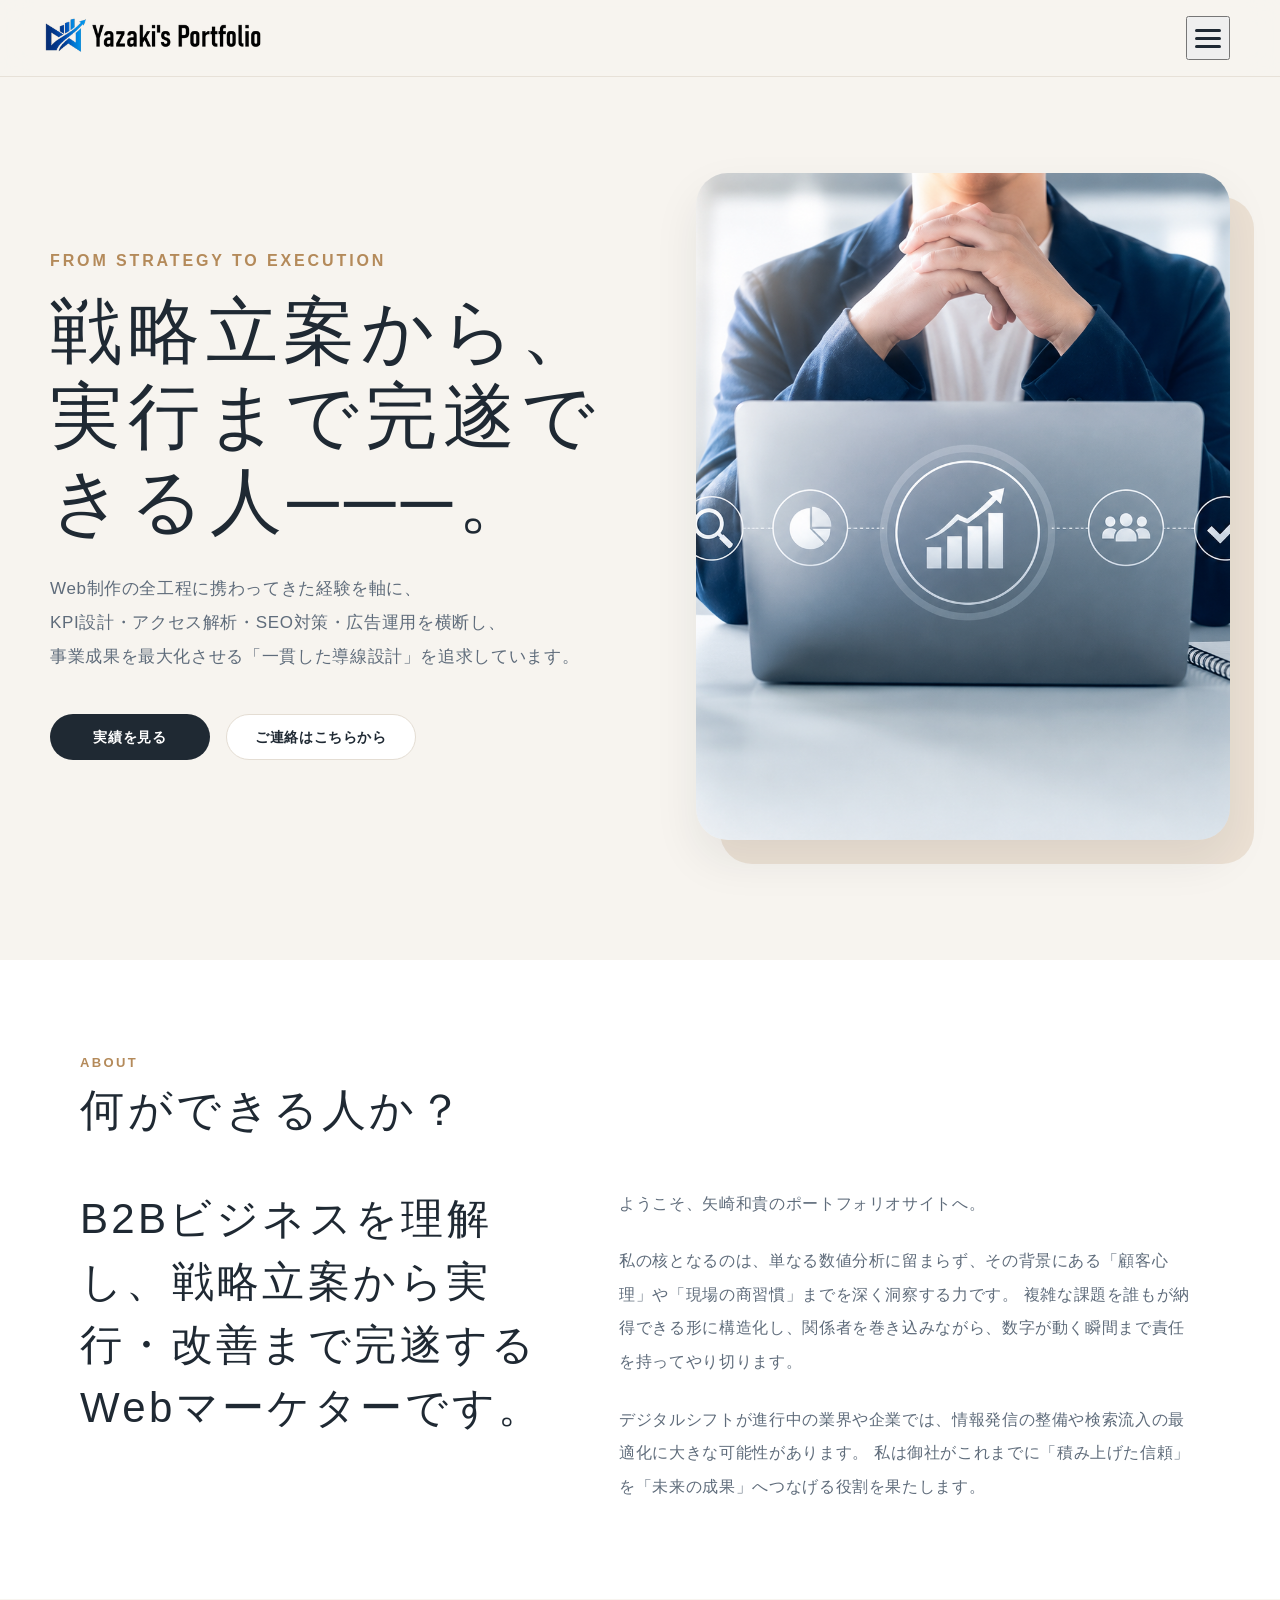
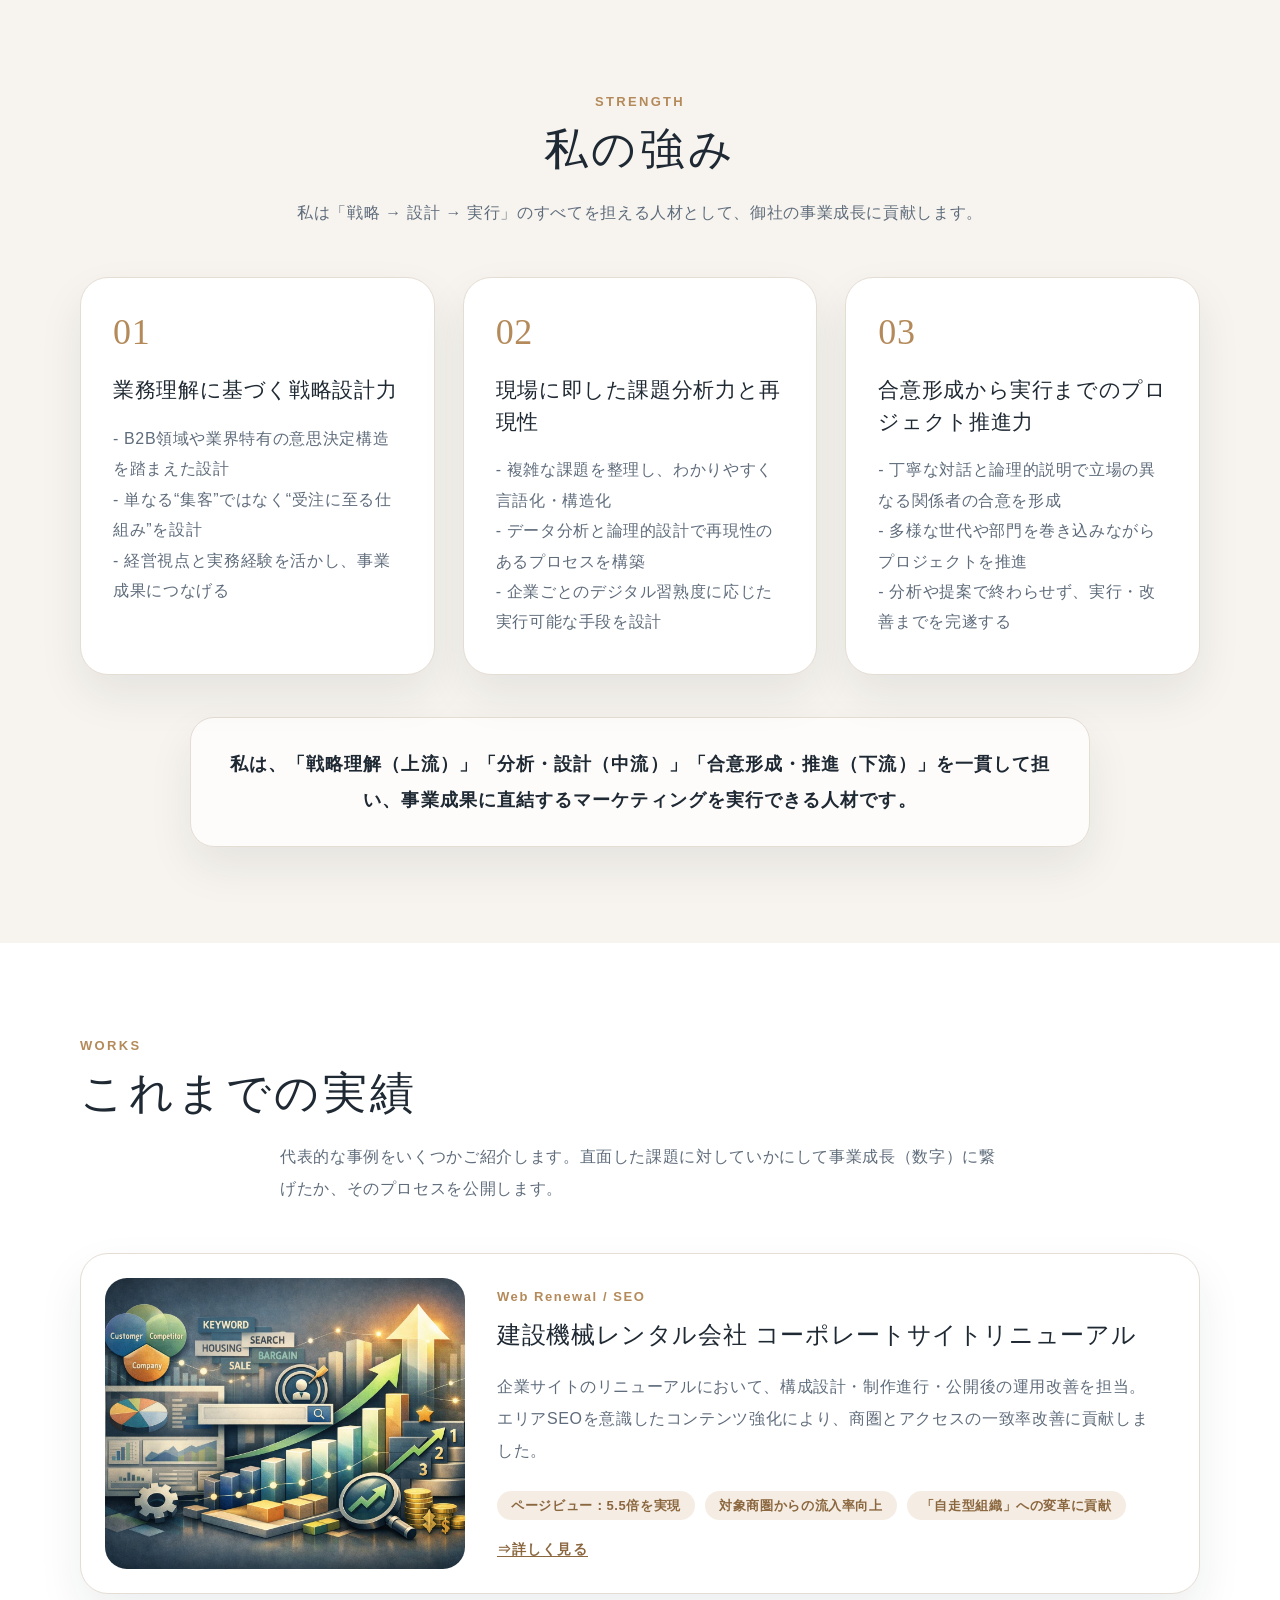
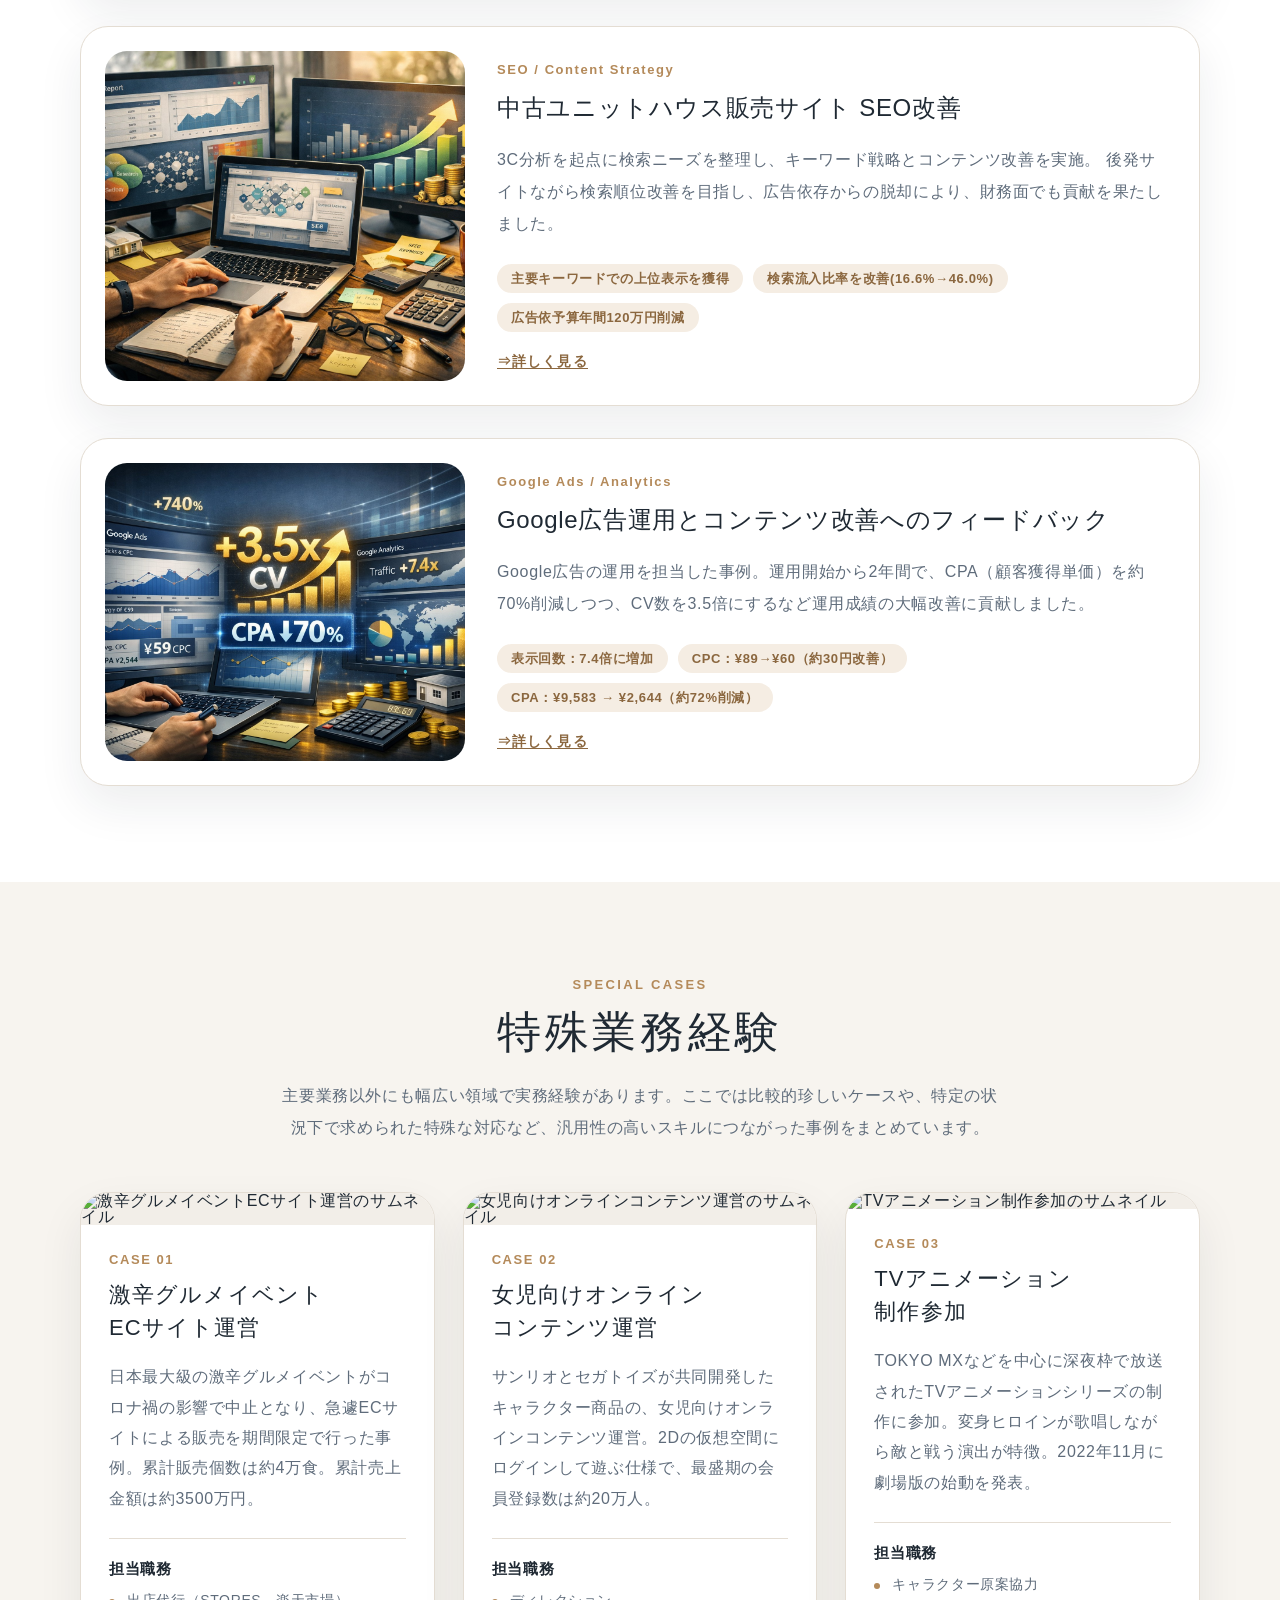
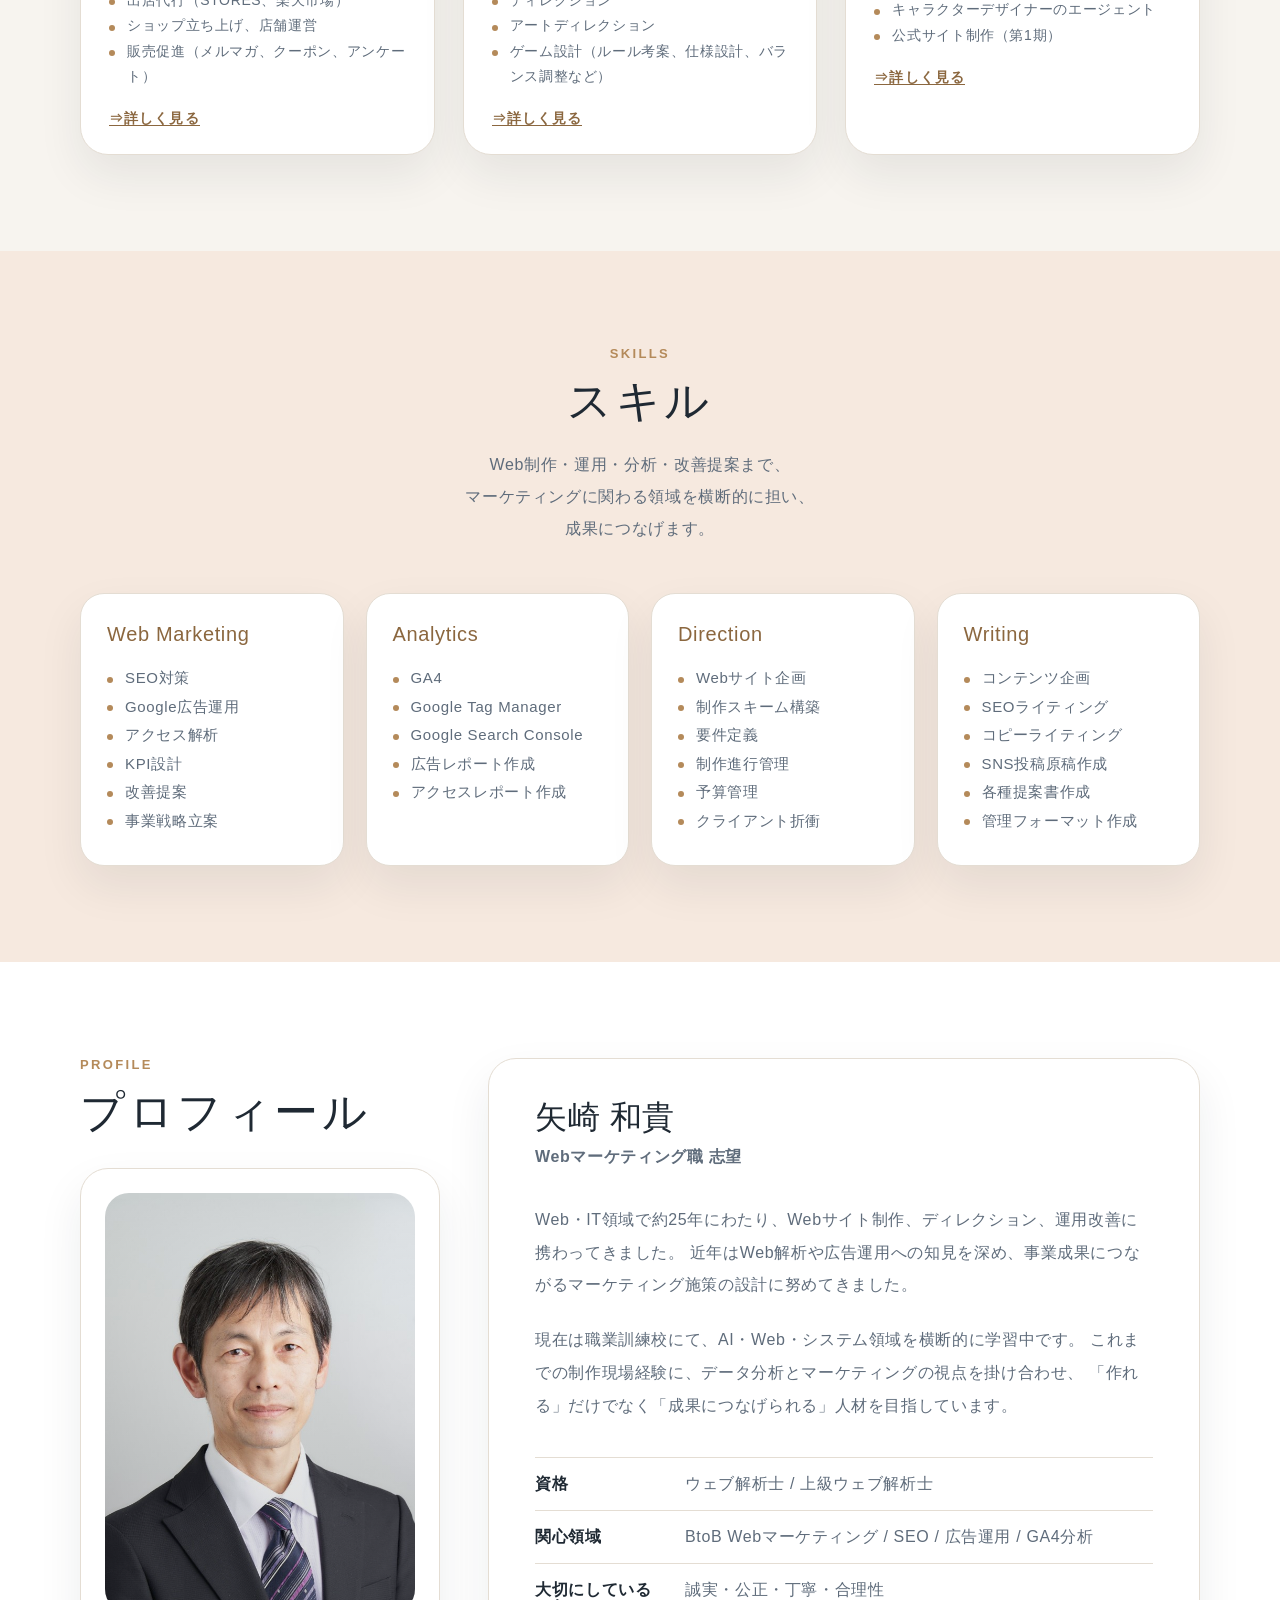
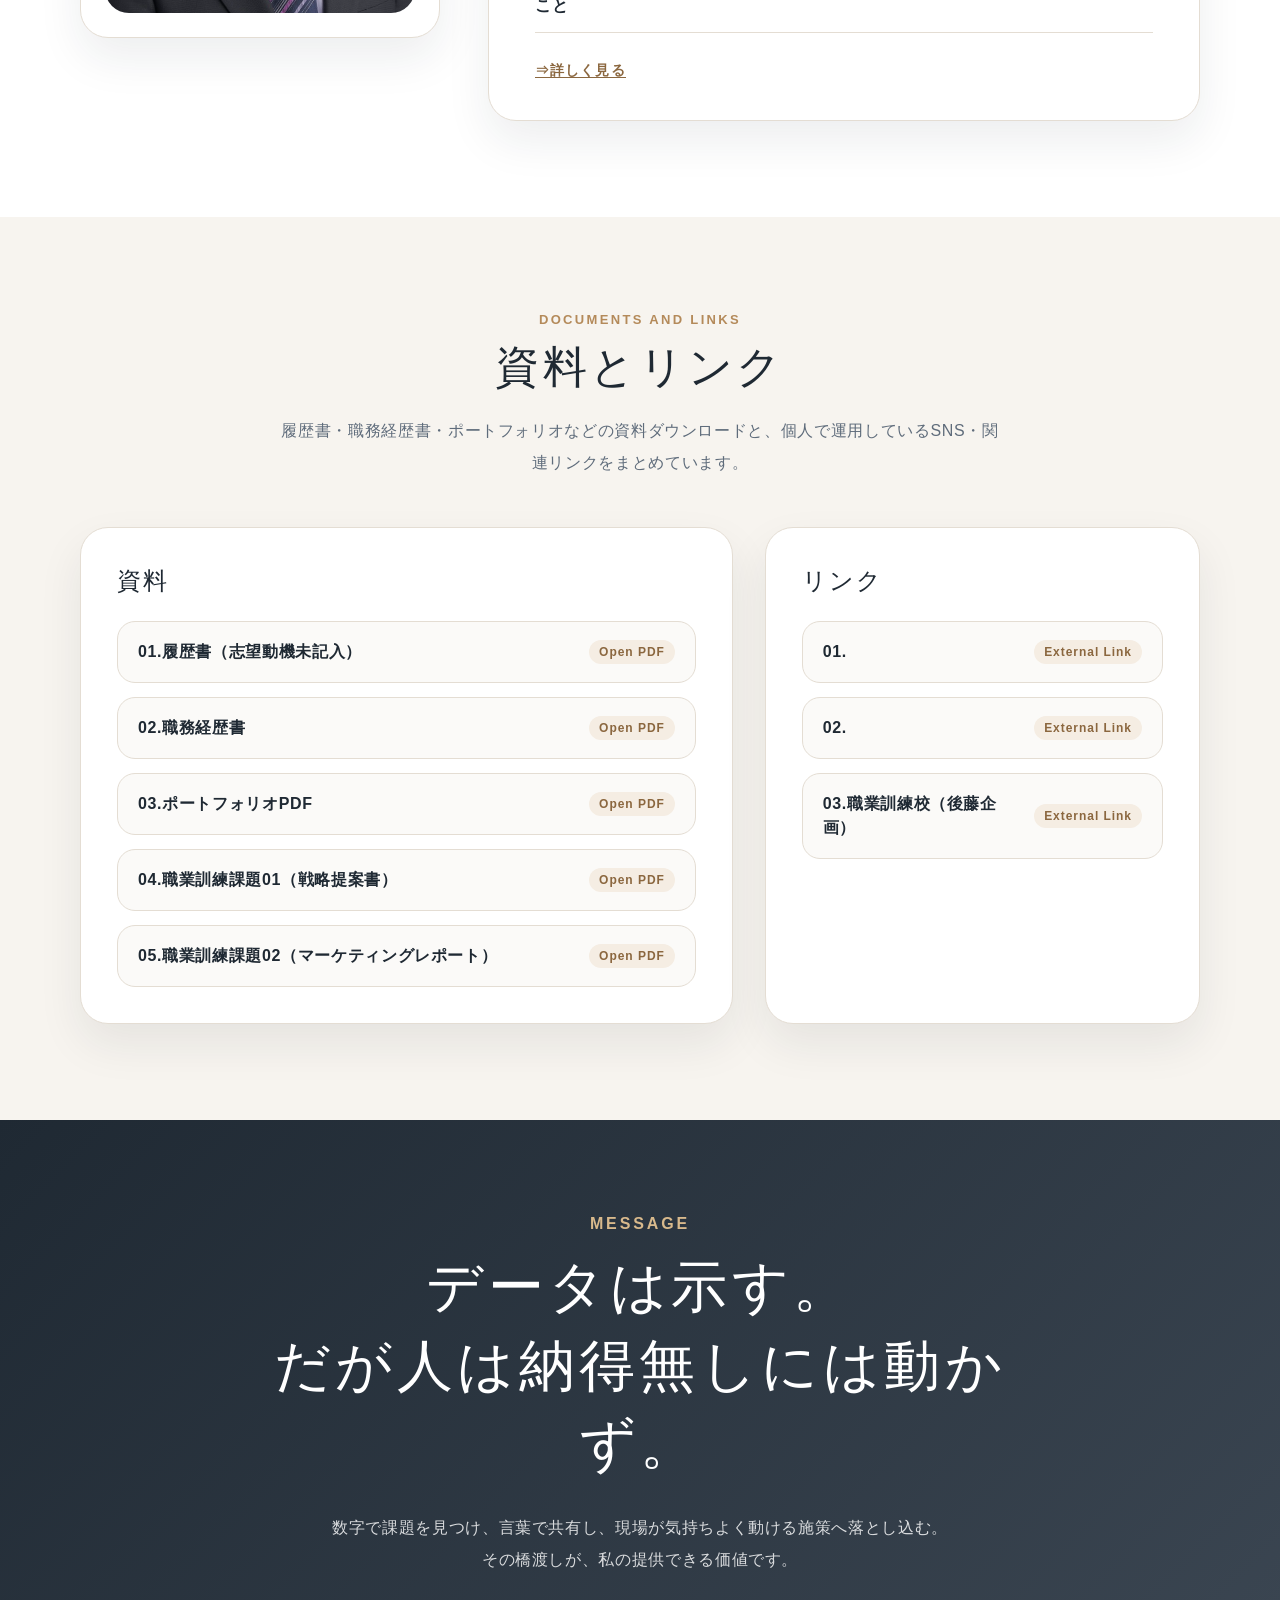
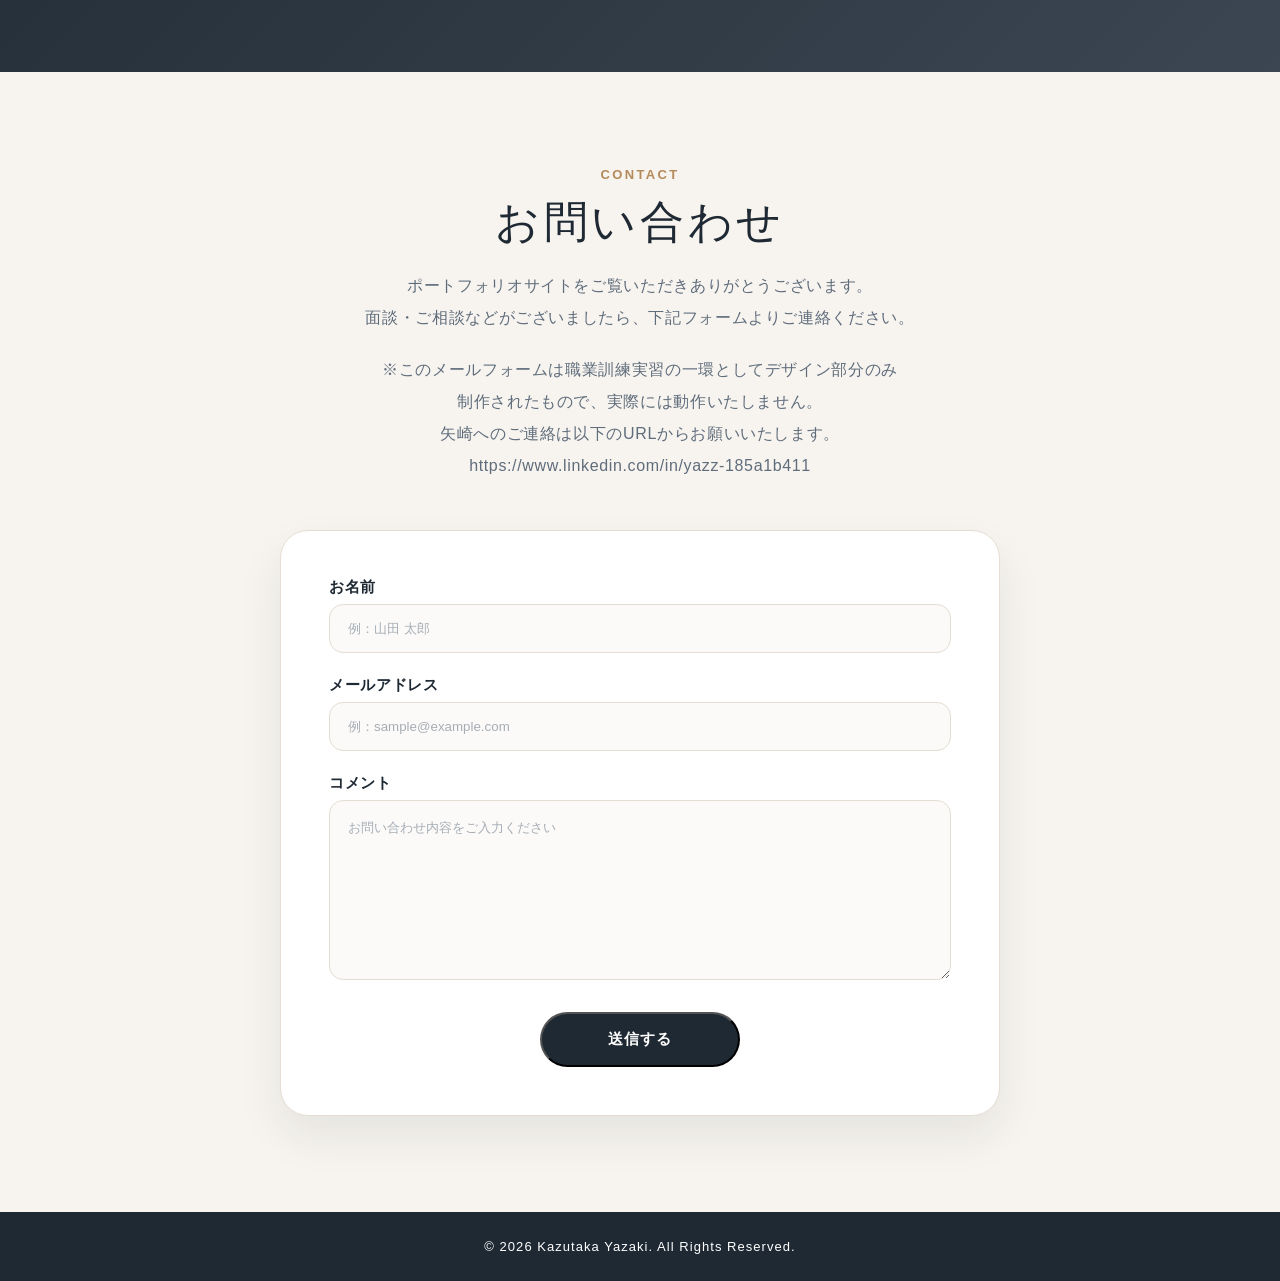
==== index.html @ 9418413c "Add files via upload" ====
<!DOCTYPE html>
<html lang="ja">

<head>
  <meta charset="UTF-8">
  <meta name="viewport" content="width=device-width, initial-scale=1.0">
  <title>矢崎和貴｜Webマーケティング ポートフォリオ</title>
  <meta name="description" content="Webマーケティング職を志望する矢崎和貴のポートフォリオサイトです。Web制作、SEO、アクセス解析、広告運用、改善提案の実績を紹介します。">

  <link rel="icon" type="image/png" href="img/00-02.favicon.png">
  <link rel="apple-touch-icon" href="img/00-02.favicon.png">

  <link rel="stylesheet" href="css/reset.css">
  <link rel="stylesheet" href="css/style.css">
</head>

<body id="top">

  <header class="site-header">
    <div class="header-inner">
      <h1 class="site-logo">
        <a href="#top" aria-label="ページトップへ戻る">
          <img src="img/00-01.logo.png" alt="矢崎和貴のポートフォリオ">
        </a>
      </h1>

      <button class="hamburger-button" type="button" aria-label="メニューを開く" aria-controls="global-nav"
        aria-expanded="false">
        <span></span>
        <span></span>
        <span></span>
      </button>

      <nav id="global-nav" class="global-nav" aria-label="グローバルナビゲーション">
        <ul>
          <li><a href="#top">Top</a></li>
          <li><a href="about.html">About</a></li>
          <li><a href="portfolio.html">Portfolio</a></li>
          <li><a href="resources.html">Resources</a></li>
          <li><a href="#contact">Contact</a></li>
        </ul>
      </nav>
    </div>
  </header>

  <main>

    <section class="hero">
      <div class="hero-inner">
        <div class="hero-text">
          <p class="hero-label">From strategy to execution</p>
          <h2>
            戦略立案から、<br>
            実行まで完遂できる人───。
          </h2>
          <p class="hero-lead">
            Web制作の全工程に携わってきた経験を軸に、<br>
            KPI設計・アクセス解析・SEO対策・広告運用を横断し、<br>
            事業成果を最大化させる「一貫した導線設計」を追求しています。
          </p>
          <div class="hero-buttons">
            <a href="#works" class="button primary">実績を見る</a>
            <a href="#contact" class="button secondary">ご連絡はこちらから</a>
          </div>
        </div>

        <div class="hero-image">
          <img src="img/01-01.keyvisual.png" alt="矢崎和貴のポートフォリオメインビジュアル">
        </div>
      </div>
    </section>

    <section id="about" class="section about">
      <div class="section-inner">
        <div class="section-heading">
          <p class="section-label">About</p>
          <h2>何ができる人か？</h2>
        </div>

        <div class="about-layout">
          <div class="about-copy">
            <h3>
              B2Bビジネスを理解し、戦略立案から実行・改善まで完遂するWebマーケターです。
            </h3>
          </div>

          <div class="about-text">
            <p>
              ようこそ、矢崎和貴のポートフォリオサイトへ。
            </p>
            <p>
              私の核となるのは、単なる数値分析に留まらず、その背景にある「顧客心理」や「現場の商習慣」までを深く洞察する力です。
              複雑な課題を誰もが納得できる形に構造化し、関係者を巻き込みながら、数字が動く瞬間まで責任を持ってやり切ります。
            </p>
            <p>
              デジタルシフトが進行中の業界や企業では、情報発信の整備や検索流入の最適化に大きな可能性があります。
              私は御社がこれまでに「積み上げた信頼」を「未来の成果」へつなげる役割を果たします。
            </p>
          </div>
        </div>
      </div>
    </section>

    <section id="strength" class="section strength">
      <div class="section-inner">
        <div class="section-heading center">
          <p class="section-label">Strength</p>
          <h2>私の強み</h2>
          <p class="section-description">
            私は「戦略 → 設計 → 実行」のすべてを担える人材として、御社の事業成長に貢献します。
          </p>
        </div>

        <div class="strength-grid">
          <article class="strength-card">
            <span class="card-number">01</span>
            <h3>業務理解に基づく戦略設計力</h3>
            <p>
              - B2B領域や業界特有の意思決定構造を踏まえた設計<br>
              - 単なる“集客”ではなく“受注に至る仕組み”を設計<br>
              - 経営視点と実務経験を活かし、事業成果につなげる
            </p>
          </article>

          <article class="strength-card">
            <span class="card-number">02</span>
            <h3>現場に即した課題分析力と再現性</h3>
            <p>
              - 複雑な課題を整理し、わかりやすく言語化・構造化<br>
              - データ分析と論理的設計で再現性のあるプロセスを構築<br>
              - 企業ごとのデジタル習熟度に応じた実行可能な手段を設計
            </p>
          </article>

          <article class="strength-card">
            <span class="card-number">03</span>
            <h3>合意形成から実行までのプロジェクト推進力</h3>
            <p>
              - 丁寧な対話と論理的説明で立場の異なる関係者の合意を形成<br>
              - 多様な世代や部門を巻き込みながらプロジェクトを推進<br>
              - 分析や提案で終わらせず、実行・改善までを完遂する
            </p>
          </article>
        </div>

        <p class="strength-summary">
          私は、「戦略理解（上流）」「分析・設計（中流）」「合意形成・推進（下流）」を一貫して担い、事業成果に直結するマーケティングを実行できる人材です。
        </p>
      </div>
    </section>

    <section id="works" class="section works">
      <div class="section-inner">
        <div class="section-heading">
          <p class="section-label">Works</p>
          <h2>これまでの実績</h2>
          <p class="section-description">
            代表的な事例をいくつかご紹介します。直面した課題に対していかにして事業成長（数字）に繋げたか、そのプロセスを公開します。
          </p>
        </div>

        <div class="works-list">

          <article class="work-card">
            <div class="work-image">
              <img src="img/04-10.works-image.jpg" alt="建設機械レンタル会社コーポレートサイトリニューアルの実績イメージ">
            </div>

            <div class="work-content">
              <div class="work-meta">Web Renewal / SEO</div>
              <h3>建設機械レンタル会社 コーポレートサイトリニューアル</h3>
              <p>
                企業サイトのリニューアルにおいて、構成設計・制作進行・公開後の運用改善を担当。
                エリアSEOを意識したコンテンツ強化により、商圏とアクセスの一致率改善に貢献しました。
              </p>
              <ul>
                <li>ページビュー：5.5倍を実現</li>
                <li>対象商圏からの流入率向上</li>
                <li>「自走型組織」への変革に貢献</li>
              </ul>
              <a href="portfolio.html#work-corporate-renewal" class="work-detail-link">⇒詳しく見る</a>
            </div>
          </article>

          <article class="work-card">
            <div class="work-image">
              <img src="img/04-20.works-image.jpg" alt="中古ユニットハウス販売サイトSEO改善の実績イメージ">
            </div>

            <div class="work-content">
              <div class="work-meta">SEO / Content Strategy</div>
              <h3>中古ユニットハウス販売サイト SEO改善</h3>
              <p>
                3C分析を起点に検索ニーズを整理し、キーワード戦略とコンテンツ改善を実施。
                後発サイトながら検索順位改善を目指し、広告依存からの脱却により、財務面でも貢献を果たしました。
              </p>
              <ul>
                <li>主要キーワードでの上位表示を獲得</li>
                <li>検索流入比率を改善(16.6%→46.0%)</li>
                <li>広告依予算年間120万円削減</li>
              </ul>
              <a href="portfolio.html#work-unit-house-seo" class="work-detail-link">⇒詳しく見る</a>
            </div>
          </article>

          <article class="work-card">
            <div class="work-image">
              <img src="img/04-30.works-image.jpg" alt="Google広告運用とコンテンツ改善の実績イメージ">
            </div>

            <div class="work-content">
              <div class="work-meta">Google Ads / Analytics</div>
              <h3>Google広告運用とコンテンツ改善へのフィードバック</h3>
              <p>
                Google広告の運用を担当した事例。運用開始から2年間で、CPA（顧客獲得単価）を約70%削減しつつ、CV数を3.5倍にするなど運用成績の大幅改善に貢献しました。
              </p>
              <ul>
                <li>表示回数：7.4倍に増加</li>
                <li>CPC：¥89→¥60（約30円改善）</li>
                <li>CPA：¥9,583 → ¥2,644（約72%削減）</li>
              </ul>
              <a href="portfolio.html#work-google-ads" class="work-detail-link">⇒詳しく見る</a>
            </div>
          </article>

        </div>
      </div>
    </section>

    <section id="special" class="section special">
      <div class="section-inner">
        <div class="section-heading center">
          <p class="section-label">Special Cases</p>
          <h2>特殊業務経験</h2>
          <p class="section-description">
            主要業務以外にも幅広い領域で実務経験があります。ここでは比較的珍しいケースや、特定の状況下で求められた特殊な対応など、汎用性の高いスキルにつながった事例をまとめています。
          </p>
        </div>

        <div class="special-grid">

          <article class="special-card">
            <div class="special-image">
              <img src="img/05-01.cases-image.jpg" alt="激辛グルメイベントECサイト運営のサムネイル">
            </div>
            <div class="special-content">
              <p class="special-number">Case 01</p>
              <h3>激辛グルメイベント<br>ECサイト運営</h3>
              <p>
                日本最大級の激辛グルメイベントがコロナ禍の影響で中止となり、急遽ECサイトによる販売を期間限定で行った事例。累計販売個数は約4万食。累計売上金額は約3500万円。
              </p>

              <div class="special-duty">
                <h4>担当職務</h4>
                <ul>
                  <li>出店代行（STORES、楽天市場）</li>
                  <li>ショップ立ち上げ、店舗運営</li>
                  <li>販売促進（メルマガ、クーポン、アンケート）</li>
                </ul>
              </div>

              <a href="portfolio.html#case-gekara" class="work-detail-link">⇒詳しく見る</a>
            </div>
          </article>

          <article class="special-card">
            <div class="special-image">
              <img src="img/05-02.cases-image.jpg" alt="女児向けオンラインコンテンツ運営のサムネイル">
            </div>
            <div class="special-content">
              <p class="special-number">Case 02</p>
              <h3>女児向けオンライン<br>コンテンツ運営</h3>
              <p>
                サンリオとセガトイズが共同開発したキャラクター商品の、女児向けオンラインコンテンツ運営。2Dの仮想空間にログインして遊ぶ仕様で、最盛期の会員登録数は約20万人。
              </p>

              <div class="special-duty">
                <h4>担当職務</h4>
                <ul>
                  <li>ディレクション</li>
                  <li>アートディレクション</li>
                  <li>ゲーム設計（ルール考案、仕様設計、バランス調整など）</li>
                </ul>
              </div>

              <a href="portfolio.html#case-jewelland" class="work-detail-link">⇒詳しく見る</a>
            </div>
          </article>

          <article class="special-card">
            <div class="special-image">
              <img src="img/05-03.cases-image.jpg" alt="TVアニメーション制作参加のサムネイル">
            </div>
            <div class="special-content">
              <p class="special-number">Case 03</p>
              <h3>TVアニメーション<br>制作参加</h3>
              <p>
                TOKYO MXなどを中心に深夜枠で放送されたTVアニメーションシリーズの制作に参加。変身ヒロインが歌唱しながら敵と戦う演出が特徴。2022年11月に劇場版の始動を発表。
              </p>

              <div class="special-duty">
                <h4>担当職務</h4>
                <ul>
                  <li>キャラクター原案協力</li>
                  <li>キャラクターデザイナーのエージェント</li>
                  <li>公式サイト制作（第1期）</li>
                </ul>
              </div>

              <a href="portfolio.html#case-symphogear-anime" class="work-detail-link">⇒詳しく見る</a>
            </div>
          </article>

        </div>
      </div>
    </section>

    <section id="skills" class="section skills">
      <div class="section-inner">
        <div class="section-heading center">
          <p class="section-label">Skills</p>
          <h2>スキル</h2>
          <p class="section-description">
            Web制作・運用・分析・改善提案まで、<br>マーケティングに関わる領域を横断的に担い、<br>成果につなげます。
          </p>
        </div>

        <div class="skills-grid">
          <div class="skill-box">
            <h3>Web Marketing</h3>
            <ul>
              <li>SEO対策</li>
              <li>Google広告運用</li>
              <li>アクセス解析</li>
              <li>KPI設計</li>
              <li>改善提案</li>
              <li>事業戦略立案</li>
            </ul>
          </div>

          <div class="skill-box">
            <h3>Analytics</h3>
            <ul>
              <li>GA4</li>
              <li>Google Tag Manager</li>
              <li>Google Search Console</li>
              <li>広告レポート作成</li>
              <li>アクセスレポート作成</li>
            </ul>
          </div>

          <div class="skill-box">
            <h3>Direction</h3>
            <ul>
              <li>Webサイト企画</li>
              <li>制作スキーム構築</li>
              <li>要件定義</li>
              <li>制作進行管理</li>
              <li>予算管理</li>
              <li>クライアント折衝</li>
            </ul>
          </div>

          <div class="skill-box">
            <h3>Writing</h3>
            <ul>
              <li>コンテンツ企画</li>
              <li>SEOライティング</li>
              <li>コピーライティング</li>
              <li>SNS投稿原稿作成</li>
              <li>各種提案書作成</li>
              <li>管理フォーマット作成</li>
            </ul>
          </div>
        </div>
      </div>
    </section>

    <section id="profile" class="section profile">
      <div class="section-inner">
        <div class="profile-layout">
          <div class="profile-aside">
            <div class="section-heading">
              <p class="section-label">Profile</p>
              <h2>プロフィール</h2>
            </div>

            <div class="profile-photo-card">
              <div class="profile-photo">
                <img src="img/07-01.profile.jpg" alt="矢崎和貴のプロフィール写真">
              </div>
            </div>
          </div>

          <div class="profile-content-card">
            <div class="profile-content">
              <h3>矢崎 和貴</h3>
              <p class="profile-title">Webマーケティング職 志望</p>

              <p>
                Web・IT領域で約25年にわたり、Webサイト制作、ディレクション、運用改善に携わってきました。
                近年はWeb解析や広告運用への知見を深め、事業成果につながるマーケティング施策の設計に努めてきました。
              </p>

              <p>
                現在は職業訓練校にて、AI・Web・システム領域を横断的に学習中です。
                これまでの制作現場経験に、データ分析とマーケティングの視点を掛け合わせ、
                「作れる」だけでなく「成果につなげられる」人材を目指しています。
              </p>

              <dl class="profile-data">
                <div>
                  <dt>資格</dt>
                  <dd>ウェブ解析士 / 上級ウェブ解析士</dd>
                </div>
                <div>
                  <dt>関心領域</dt>
                  <dd>BtoB Webマーケティング / SEO / 広告運用 / GA4分析</dd>
                </div>
                <div>
                  <dt>大切にしていること</dt>
                  <dd>誠実・公正・丁寧・合理性</dd>
                </div>
              </dl>

              <a href="about.html" class="work-detail-link profile-detail-link">⇒詳しく見る</a>
            </div>
          </div>
        </div>
      </div>
    </section>

    <section id="documents" class="section documents">
      <div class="section-inner">
        <div class="section-heading center">
          <p class="section-label">Documents and links</p>
          <h2>資料とリンク</h2>
          <p class="section-description">
            履歴書・職務経歴書・ポートフォリオなどの資料ダウンロードと、個人で運用しているSNS・関連リンクをまとめています。
          </p>
        </div>

        <div class="documents-layout">

          <div class="documents-box">
            <h3>資料</h3>

            <div class="document-list">
              <a href="pdf/downloadpdf-01.pdf" class="document-item" target="_blank" rel="noopener noreferrer">
                <span class="document-title">01.履歴書（志望動機未記入）</span>
                <span class="document-meta">Open PDF</span>
              </a>

              <a href="pdf/downloadpdf-02.pdf" class="document-item" target="_blank" rel="noopener noreferrer">
                <span class="document-title">02.職務経歴書</span>
                <span class="document-meta">Open PDF</span>
              </a>

              <a href="pdf/downloadpdf-03.pdf" class="document-item" target="_blank" rel="noopener noreferrer">
                <span class="document-title">03.ポートフォリオPDF</span>
                <span class="document-meta">Open PDF</span>
              </a>

              <a href="pdf/08-04.strategic-proposal.pdf" class="document-item" target="_blank"
                rel="noopener noreferrer">
                <span class="document-title">04.職業訓練課題01（戦略提案書）</span>
                <span class="document-meta">Open PDF</span>
              </a>

              <a href="pdf/08-05.marketing-report.pdf" class="document-item" target="_blank" rel="noopener noreferrer">
                <span class="document-title">05.職業訓練課題02（マーケティングレポート）</span>
                <span class="document-meta">Open PDF</span>
              </a>
            </div>
          </div>

          <div class="documents-box">
            <h3>リンク</h3>

            <div class="link-list">
              <a href="https://www.google.com/?hl=ja" class="link-item" target="_blank" rel="noopener noreferrer">
                <span class="link-title">01.</span>
                <span class="link-meta">External Link</span>
              </a>

              <a href="https://www.google.com/?hl=ja" class="link-item" target="_blank" rel="noopener noreferrer">
                <span class="link-title">02.</span>
                <span class="link-meta">External Link</span>
              </a>

              <a href="https://gotojuku.jp/" class="link-item" target="_blank" rel="noopener noreferrer">
                <span class="link-title">03.職業訓練校（後藤企画）</span>
                <span class="link-meta">External Link</span>
              </a>
            </div>
          </div>

        </div>
      </div>
    </section>

    <section class="section message">
      <div class="section-inner">
        <div class="message-box">
          <p class="message-label">Message</p>
          <h2>
            データは示す。<br>
            だが人は納得無しには動かず。
          </h2>
          <p>
            数字で課題を見つけ、言葉で共有し、現場が気持ちよく動ける施策へ落とし込む。<br>
            その橋渡しが、私の提供できる価値です。
          </p>
        </div>
      </div>
    </section>

    <section id="contact" class="section contact">
      <div class="section-inner">
        <div class="section-heading center">
          <p class="section-label">Contact</p>
          <h2>お問い合わせ</h2>
          <p class="section-description">
            ポートフォリオサイトをご覧いただきありがとうございます。<br>
            面談・ご相談などがございましたら、下記フォームよりご連絡ください。
          </p>
          <p class="section-description">
            ※このメールフォームは職業訓練実習の一環としてデザイン部分のみ<br>
            制作されたもので、実際には動作いたしません。<br>
            矢崎へのご連絡は以下のURLからお願いいたします。<br>
            https://www.linkedin.com/in/yazz-185a1b411
          </p>
        </div>

        <div class="contact-box">
          <form class="contact-form" action="send.php" method="post">

            <div class="form-item">
              <label for="name">お名前</label>
              <input type="text" id="name" name="name" placeholder="例：山田 太郎" required>
            </div>

            <div class="form-item">
              <label for="email">メールアドレス</label>
              <input type="email" id="email" name="email" placeholder="例：sample@example.com" required>
            </div>

            <div class="form-item">
              <label for="message">コメント</label>
              <textarea id="message" name="message" placeholder="お問い合わせ内容をご入力ください" required></textarea>
            </div>

            <div class="form-submit">
              <button type="submit">送信する</button>
            </div>

          </form>
        </div>
      </div>
    </section>

  </main>

  <footer class="site-footer">
    <p>&copy; 2026 Kazutaka Yazaki. All Rights Reserved.</p>
  </footer>

  <script>
    const hamburgerButton = document.querySelector('.hamburger-button');
    const globalNav = document.querySelector('.global-nav');
    const navLinks = document.querySelectorAll('.global-nav a');

    hamburgerButton.addEventListener('click', function () {
      hamburgerButton.classList.toggle('is-active');
      globalNav.classList.toggle('is-active');

      const isExpanded = hamburgerButton.classList.contains('is-active');
      hamburgerButton.setAttribute('aria-expanded', isExpanded);
    });

    navLinks.forEach(function (link) {
      link.addEventListener('click', function () {
        hamburgerButton.classList.remove('is-active');
        globalNav.classList.remove('is-active');
        hamburgerButton.setAttribute('aria-expanded', 'false');
      });
    });
  </script>

</body>

</html>
---- css/style.css ----
@charset "UTF-8";

/* ==============================
  Base
============================== */

*,
*::before,
*::after {
  box-sizing: border-box;
}

:root {
  --color-bg: #f7f4ef;
  --color-bg-light: #ffffff;
  --color-main: #1f2933;
  --color-sub: #5f6c7b;
  --color-accent: #b48a5a;
  --color-accent-dark: #8b673f;
  --color-border: #e4ddd3;
  --color-card: #ffffff;
  --shadow-card: 0 20px 45px rgba(31, 41, 51, 0.08);
  --font-ja: "Yu Gothic", "游ゴシック", "YuGothic", "Hiragino Kaku Gothic ProN", "Meiryo", sans-serif;
  --font-en: "Georgia", "Times New Roman", serif;
}

html {
  scroll-behavior: smooth;
}

html,
body {
  width: 100%;
  overflow-x: hidden;
}

body {
  font-family: var(--font-ja);
  color: var(--color-main);
  background: var(--color-bg);
  font-size: 16px;
  letter-spacing: 0.04em;
}

a {
  color: inherit;
  transition: opacity 0.3s ease, color 0.3s ease, background-color 0.3s ease;
}

a:hover {
  opacity: 0.75;
}

img {
  max-width: 100%;
  height: auto;
}

.section {
  width: 100%;
  padding: 96px 24px;
}

.section-inner {
  width: min(1120px, 100%);
  margin: 0 auto;
}

.section-heading {
  margin-bottom: 48px;
}

.section-heading.center {
  text-align: center;
}

.section-label {
  margin-bottom: 12px;
  font-size: 13px;
  color: var(--color-accent);
  font-weight: 700;
  letter-spacing: 0.18em;
  text-transform: uppercase;
}

.section-heading h2 {
  font-size: clamp(30px, 4vw, 44px);
  line-height: 1.3;
  letter-spacing: 0.08em;
}

.section-description {
  max-width: 720px;
  margin: 20px auto 0;
  color: var(--color-sub);
  line-height: 2;
}

/* ==============================
  Header
============================== */

.site-header {
  position: sticky;
  top: 0;
  z-index: 100;
  background: rgba(247, 244, 239, 0.9);
  backdrop-filter: blur(16px);
  border-bottom: 1px solid rgba(228, 221, 211, 0.8);
}

.header-inner {
  width: min(1180px, calc(100% - 48px));
  height: 76px;
  margin: 0 auto;
  display: flex;
  align-items: center;
  justify-content: space-between;
}

.site-logo {
  position: relative;
  z-index: 200;
  flex-shrink: 0;
  line-height: 1;
  transform: translate(-8px, 1px);
}

.site-logo a {
  display: flex;
  align-items: center;
  height: 76px;
}

.site-logo img {
  display: block;
  width: auto;
  height: 64px;
  max-width: 420px;
  object-fit: contain;
}

.global-nav ul {
  display: flex;
  align-items: center;
  gap: 22px;
}

.global-nav a {
  font-size: 13px;
  font-weight: 700;
  color: var(--color-sub);
  letter-spacing: 0.1em;
}

.global-nav a:hover {
  color: var(--color-accent);
}

/* PC表示でも常にハンバーガーメニューを使用 */
.hamburger-button {
  position: relative;
  z-index: 200;
  display: grid;
  place-items: center;
  width: 44px;
  height: 44px;
  flex-shrink: 0;
}

.hamburger-button span {
  position: absolute;
  width: 26px;
  height: 3px;
  background: var(--color-main);
  border-radius: 999px;
  transition: transform 0.3s ease, opacity 0.3s ease, background-color 0.3s ease;
}

.hamburger-button span:nth-child(1) {
  transform: translateY(-8px);
}

.hamburger-button span:nth-child(2) {
  transform: translateY(0);
}

.hamburger-button span:nth-child(3) {
  transform: translateY(8px);
}

.hamburger-button.is-active span {
  background: var(--color-main);
}

.hamburger-button.is-active span:nth-child(1) {
  transform: rotate(45deg);
}

.hamburger-button.is-active span:nth-child(2) {
  opacity: 0;
}

.hamburger-button.is-active span:nth-child(3) {
  transform: rotate(-45deg);
}

.global-nav {
  position: fixed;
  inset: 0;
  z-index: 150;
  display: grid;
  place-items: center;
  width: 100%;
  height: 100vh;
  background: rgba(31, 41, 51, 0.96);
  opacity: 0;
  visibility: hidden;
  pointer-events: none;
  transition: opacity 0.35s ease, visibility 0.35s ease;
}

.global-nav.is-active {
  opacity: 1;
  visibility: visible;
  pointer-events: auto;
}

.global-nav ul {
  flex-direction: column;
  gap: 28px;
}

.global-nav a {
  color: #ffffff;
  font-size: 28px;
  letter-spacing: 0.12em;
}

.global-nav a:hover {
  color: #d8b98c;
}

/* ==============================
  Hero
============================== */

.hero {
  padding: 96px 24px 120px;
}

.hero-inner {
  width: min(1180px, 100%);
  margin: 0 auto;
  display: grid;
  grid-template-columns: 1.05fr 0.95fr;
  gap: 56px;
  align-items: center;
}

.hero-label {
  margin-bottom: 20px;
  color: var(--color-accent);
  font-weight: 700;
  letter-spacing: 0.18em;
  text-transform: uppercase;
}

.hero-text {
  min-width: 0;
}

.hero-text h2 {
  font-size: clamp(42px, 6vw, 72px);
  line-height: 1.18;
  letter-spacing: 0.08em;
}

.hero-lead {
  margin-top: 28px;
  color: var(--color-sub);
  font-size: 17px;
  line-height: 2;
}

.hero-buttons {
  margin-top: 40px;
  display: flex;
  gap: 16px;
  flex-wrap: wrap;
  max-width: 100%;
}

.button {
  display: inline-flex;
  align-items: center;
  justify-content: center;
  min-width: 160px;
  max-width: 100%;
  padding: 15px 28px;
  border-radius: 999px;
  font-size: 14px;
  font-weight: 700;
  white-space: nowrap;
}

.button.primary {
  color: #ffffff;
  background: var(--color-main);
}

.button.secondary {
  color: var(--color-main);
  background: #ffffff;
  border: 1px solid var(--color-border);
}

.hero-image {
  position: relative;
  min-width: 0;
}

.hero-image::before {
  content: "";
  position: absolute;
  inset: 24px -24px -24px 24px;
  border-radius: 32px;
  background: var(--color-accent);
  opacity: 0.18;
  z-index: -1;
}

.hero-image img {
  width: 100%;
  aspect-ratio: 4 / 5;
  object-fit: cover;
  border-radius: 32px;
  box-shadow: var(--shadow-card);
}

/* ==============================
  About
============================== */

.about {
  background: var(--color-bg-light);
}

.about-layout {
  display: grid;
  grid-template-columns: 0.9fr 1.1fr;
  gap: 64px;
  align-items: start;
}

.about-copy h3 {
  font-size: clamp(28px, 4vw, 42px);
  line-height: 1.5;
  letter-spacing: 0.08em;
}

.about-text p {
  color: var(--color-sub);
  line-height: 2.1;
}

.about-text p+p {
  margin-top: 24px;
}

/* ==============================
  Strength
============================== */

.strength-grid {
  display: grid;
  grid-template-columns: repeat(3, 1fr);
  gap: 28px;
}

.strength-card {
  padding: 36px 32px;
  background: var(--color-card);
  border: 1px solid var(--color-border);
  border-radius: 28px;
  box-shadow: var(--shadow-card);
}

.card-number {
  display: inline-block;
  margin-bottom: 24px;
  color: var(--color-accent);
  font-family: var(--font-en);
  font-size: 36px;
  line-height: 1;
}

.strength-card h3 {
  margin-bottom: 18px;
  font-size: 21px;
  line-height: 1.5;
}

.strength-card p {
  color: var(--color-sub);
  line-height: 1.9;
}

.strength-summary {
  max-width: 900px;
  margin: 42px auto 0;
  padding: 28px 34px;
  color: var(--color-main);
  background: rgba(255, 255, 255, 0.72);
  border: 1px solid var(--color-border);
  border-radius: 24px;
  box-shadow: var(--shadow-card);
  font-size: 18px;
  font-weight: 700;
  line-height: 2;
  text-align: center;
  letter-spacing: 0.06em;
}

/* ==============================
  Works
============================== */

.works {
  background: var(--color-bg-light);
}

.works-list {
  display: grid;
  gap: 32px;
}

.work-card {
  display: grid;
  grid-template-columns: 360px 1fr;
  gap: 32px;
  align-items: stretch;
  padding: 24px;
  background: #ffffff;
  border: 1px solid var(--color-border);
  border-radius: 28px;
  box-shadow: var(--shadow-card);
  overflow: hidden;
}

.work-image {
  overflow: hidden;
  border-radius: 22px;
  background: #f2eee8;
}

.work-image img {
  width: 100%;
  height: 100%;
  min-height: 260px;
  object-fit: cover;
  transition: transform 0.5s ease;
}

.work-card:hover .work-image img {
  transform: scale(1.05);
}

.work-content {
  padding: 12px 12px 12px 0;
  min-width: 0;
}

.work-meta {
  margin-bottom: 14px;
  color: var(--color-accent);
  font-size: 13px;
  font-weight: 700;
  letter-spacing: 0.12em;
}

.work-card h3 {
  margin-bottom: 18px;
  font-size: 24px;
  line-height: 1.5;
}

.work-card p {
  color: var(--color-sub);
  line-height: 2;
}

.work-card ul {
  display: flex;
  gap: 10px;
  flex-wrap: wrap;
  margin-top: 24px;
}

.work-card li {
  padding: 8px 14px;
  color: var(--color-accent-dark);
  background: #f5ede3;
  border-radius: 999px;
  font-size: 13px;
  font-weight: 700;
}


.work-detail-link {
  display: inline-flex;
  align-items: center;
  width: fit-content;
  margin-top: 22px;
  color: var(--color-accent-dark);
  font-size: 14px;
  font-weight: 700;
  letter-spacing: 0.08em;
  border-bottom: 1px solid currentColor;
}

.work-detail-link:hover {
  color: var(--color-accent);
  opacity: 1;
}

.profile-detail-link {
  margin-top: 30px;
}

.portfolio-work-header h3 {
  scroll-margin-top: 110px;
}


/* Anchor adjustment for detail links */
#work-corporate-renewal,
#work-unit-house-seo,
#work-google-ads,
[id^="case-"] {
  scroll-margin-top: 110px;
}

/* ==============================
  Special
============================== */

.special {
  background: var(--color-bg);
}

.special-grid {
  display: grid;
  grid-template-columns: repeat(3, 1fr);
  gap: 28px;
}

.special-card {
  overflow: hidden;
  background: #ffffff;
  border: 1px solid var(--color-border);
  border-radius: 28px;
  box-shadow: var(--shadow-card);
}

.special-image {
  overflow: hidden;
  background: #f2eee8;
}

.special-image img {
  width: 100%;
  aspect-ratio: 4 / 3;
  object-fit: cover;
  transition: transform 0.5s ease;
}

.special-card:hover .special-image img {
  transform: scale(1.05);
}

.special-content {
  padding: 28px;
}

.special-number {
  margin-bottom: 12px;
  color: var(--color-accent);
  font-size: 13px;
  font-weight: 700;
  letter-spacing: 0.12em;
  text-transform: uppercase;
}

.special-card h3 {
  margin-bottom: 18px;
  font-size: 22px;
  line-height: 1.5;
  letter-spacing: 0.05em;
}

.special-content>p:not(.special-number) {
  color: var(--color-sub);
  line-height: 1.9;
}

.special-duty {
  margin-top: 24px;
  padding-top: 22px;
  border-top: 1px solid var(--color-border);
}

.special-duty h4 {
  margin-bottom: 12px;
  color: var(--color-main);
  font-size: 15px;
  font-weight: 700;
}

.special-duty li {
  position: relative;
  padding-left: 18px;
  color: var(--color-sub);
  font-size: 14px;
  line-height: 1.8;
}

.special-duty li::before {
  content: "";
  position: absolute;
  top: 0.8em;
  left: 0;
  width: 6px;
  height: 6px;
  border-radius: 50%;
  background: var(--color-accent);
}

/* ==============================
  Skills
============================== */

.skills {
  background: #f6e9df;
}

.skills-grid {
  display: grid;
  grid-template-columns: repeat(4, 1fr);
  gap: 22px;
}

.skill-box {
  padding: 30px 26px;
  background: var(--color-card);
  border: 1px solid var(--color-border);
  border-radius: 24px;
  box-shadow: var(--shadow-card);
}

.skill-box h3 {
  margin-bottom: 20px;
  color: var(--color-accent-dark);
  font-size: 20px;
}

.skill-box li {
  position: relative;
  padding-left: 18px;
  color: var(--color-sub);
  line-height: 1.9;
  font-size: 15px;
}

.skill-box li::before {
  content: "";
  position: absolute;
  top: 0.85em;
  left: 0;
  width: 6px;
  height: 6px;
  border-radius: 50%;
  background: var(--color-accent);
}

/* ==============================
  Profile
============================== */

.profile {
  background: var(--color-bg-light);
}

.profile-layout {
  display: grid;
  grid-template-columns: 360px 1fr;
  gap: 48px;
  align-items: start;
}

.profile-aside {
  min-width: 0;
}

.profile-aside .section-heading {
  margin-bottom: 28px;
}

.profile-photo-card,
.profile-content-card {
  background: #ffffff;
  border: 1px solid var(--color-border);
  border-radius: 28px;
  box-shadow: var(--shadow-card);
}

.profile-photo-card {
  padding: 24px;
}

.profile-content-card {
  padding: 42px 46px;
  min-width: 0;
}

.profile-photo {
  position: relative;
  overflow: hidden;
  border-radius: 24px;
  background: #f2eee8;
}

.profile-photo::after {
  content: "";
  position: absolute;
  inset: 0;
  background: linear-gradient(180deg, rgba(31, 41, 51, 0), rgba(31, 41, 51, 0.18));
  pointer-events: none;
}

.profile-photo img {
  width: 100%;
  aspect-ratio: 4 / 5;
  min-height: 420px;
  object-fit: cover;
  object-position: center center;
}

.profile-content {
  min-width: 0;
}

.profile-content h3 {
  font-size: 32px;
  margin-bottom: 8px;
}

.profile-title {
  margin-bottom: 30px;
  color: var(--color-accent);
  font-weight: 700;
}

.profile-content p {
  color: var(--color-sub);
  line-height: 2.05;
}

.profile-content p+p {
  margin-top: 22px;
}

.profile-data {
  margin-top: 34px;
  border-top: 1px solid var(--color-border);
}

.profile-data div {
  display: grid;
  grid-template-columns: 130px 1fr;
  gap: 20px;
  padding: 18px 0;
  border-bottom: 1px solid var(--color-border);
}

.profile-data dt {
  font-weight: 700;
}

.profile-data dd {
  color: var(--color-sub);
}

/* ==============================
  Documents
============================== */

.documents {
  background: var(--color-bg);
}

.documents-layout {
  display: grid;
  grid-template-columns: 1.2fr 0.8fr;
  gap: 32px;
}

.documents-box {
  padding: 36px;
  background: #ffffff;
  border: 1px solid var(--color-border);
  border-radius: 28px;
  box-shadow: var(--shadow-card);
  min-width: 0;
}

.documents-box h3 {
  margin-bottom: 24px;
  font-size: 24px;
  line-height: 1.4;
  letter-spacing: 0.08em;
}

.document-list,
.link-list {
  display: grid;
  gap: 14px;
}

.document-item,
.link-item {
  position: relative;
  display: grid;
  grid-template-columns: 1fr auto;
  gap: 18px;
  align-items: center;
  padding: 18px 20px;
  background: #fbfaf8;
  border: 1px solid var(--color-border);
  border-radius: 18px;
  overflow: hidden;
  min-width: 0;
}

.document-item::before,
.link-item::before {
  content: "";
  position: absolute;
  inset: 0 auto 0 0;
  width: 5px;
  background: var(--color-accent);
  opacity: 0;
  transition: opacity 0.3s ease;
}

.document-item:hover,
.link-item:hover {
  opacity: 1;
  background: #ffffff;
  border-color: rgba(180, 138, 90, 0.45);
}

.document-item:hover::before,
.link-item:hover::before {
  opacity: 1;
}

.document-title,
.link-title {
  position: relative;
  z-index: 1;
  color: var(--color-main);
  font-size: 16px;
  font-weight: 700;
  line-height: 1.5;
  min-width: 0;
  overflow-wrap: anywhere;
}

.document-meta,
.link-meta {
  position: relative;
  z-index: 1;
  padding: 6px 10px;
  color: var(--color-accent-dark);
  background: #f5ede3;
  border-radius: 999px;
  font-size: 12px;
  font-weight: 700;
  white-space: nowrap;
  letter-spacing: 0.08em;
}

/* ==============================
  Message
============================== */

.message {
  background: linear-gradient(135deg, #1f2933, #3b4652);
  color: #ffffff;
}

.message-box {
  max-width: 840px;
  margin: 0 auto;
  text-align: center;
}

.message-label {
  margin-bottom: 16px;
  color: #d8b98c;
  font-weight: 700;
  letter-spacing: 0.18em;
  text-transform: uppercase;
}

.message-box h2 {
  font-size: clamp(34px, 5vw, 56px);
  line-height: 1.4;
  letter-spacing: 0.08em;
}

.message-box p:last-child {
  margin-top: 28px;
  color: rgba(255, 255, 255, 0.82);
  line-height: 2;
}

/* ==============================
  Contact
============================== */

.contact-box {
  max-width: 720px;
  width: 100%;
  margin: 0 auto;
  padding: 48px;
  background: #ffffff;
  border: 1px solid var(--color-border);
  border-radius: 28px;
  box-shadow: var(--shadow-card);
}

.contact-form {
  display: grid;
  gap: 24px;
  width: 100%;
}

.form-item {
  display: grid;
  gap: 10px;
  width: 100%;
  min-width: 0;
}

.form-item label {
  font-size: 15px;
  font-weight: 700;
  color: var(--color-main);
}

.form-item input,
.form-item textarea {
  display: block;
  width: 100%;
  max-width: 100%;
  min-width: 0;
  padding: 16px 18px;
  color: var(--color-main);
  background: #fbfaf8;
  border: 1px solid var(--color-border);
  border-radius: 14px;
  outline: none;
  transition: border-color 0.3s ease, box-shadow 0.3s ease, background-color 0.3s ease;
}

.form-item input::placeholder,
.form-item textarea::placeholder {
  color: #a6adb5;
}

.form-item textarea {
  min-height: 180px;
  resize: vertical;
  line-height: 1.8;
}

.form-item input:focus,
.form-item textarea:focus {
  background: #ffffff;
  border-color: var(--color-accent);
  box-shadow: 0 0 0 4px rgba(180, 138, 90, 0.14);
}

.form-submit {
  margin-top: 8px;
  text-align: center;
}

.form-submit button {
  display: inline-flex;
  align-items: center;
  justify-content: center;
  min-width: 200px;
  max-width: 100%;
  padding: 16px 36px;
  color: #ffffff;
  background: var(--color-main);
  border-radius: 999px;
  font-size: 15px;
  font-weight: 700;
  letter-spacing: 0.08em;
  transition: opacity 0.3s ease, transform 0.3s ease, background-color 0.3s ease;
}

.form-submit button:hover {
  opacity: 0.85;
  transform: translateY(-2px);
}

.form-submit button:active {
  transform: translateY(0);
}

/* ==============================
  Footer
============================== */

.site-footer {
  padding: 28px 24px;
  text-align: center;
  color: #ffffff;
  background: var(--color-main);
}

.site-footer p {
  font-size: 13px;
  letter-spacing: 0.08em;
}

/* ==============================
  Responsive
============================== */

@media screen and (max-width: 960px) {

  .header-inner {
    width: min(100% - 40px, 1180px);
    height: 70px;
  }

  .site-logo {
    transform: translate(-6px, 1px);
  }

  .site-logo a {
    height: 70px;
  }

  .site-logo img {
    height: 56px;
    max-width: min(360px, calc(100vw - 112px));
  }

  .hamburger-button {
    position: relative;
    z-index: 200;
    display: grid;
    place-items: center;
    width: 44px;
    height: 44px;
  }

  .hamburger-button span {
    position: absolute;
    width: 26px;
    height: 3px;
    background: var(--color-main);
    border-radius: 999px;
    transition: transform 0.3s ease, opacity 0.3s ease, background-color 0.3s ease;
  }

  .hamburger-button span:nth-child(1) {
    transform: translateY(-8px);
  }

  .hamburger-button span:nth-child(2) {
    transform: translateY(0);
  }

  .hamburger-button span:nth-child(3) {
    transform: translateY(8px);
  }

  .hamburger-button.is-active span {
    background: var(--color-main);
  }

  .hamburger-button.is-active span:nth-child(1) {
    transform: rotate(45deg);
  }

  .hamburger-button.is-active span:nth-child(2) {
    opacity: 0;
  }

  .hamburger-button.is-active span:nth-child(3) {
    transform: rotate(-45deg);
  }

  .global-nav {
    position: fixed;
    inset: 0;
    z-index: 150;
    display: grid;
    place-items: center;
    width: 100%;
    height: 100vh;
    background: rgba(31, 41, 51, 0.96);
    opacity: 0;
    visibility: hidden;
    pointer-events: none;
    transition: opacity 0.35s ease, visibility 0.35s ease;
  }

  .global-nav.is-active {
    opacity: 1;
    visibility: visible;
    pointer-events: auto;
  }

  .global-nav ul {
    flex-direction: column;
    gap: 28px;
  }

  .global-nav a {
    color: #ffffff;
    font-size: 28px;
    letter-spacing: 0.12em;
  }

  .global-nav a:hover {
    color: #d8b98c;
  }

  .hero-inner,
  .about-layout,
  .documents-layout {
    grid-template-columns: 1fr;
  }

  .profile-layout {
    grid-template-columns: 300px 1fr;
    gap: 32px;
  }

  .hero {
    padding-top: 72px;
  }

  .hero-image {
    max-width: 520px;
    margin: 0 auto;
  }

  .strength-grid,
  .skills-grid,
  .special-grid {
    grid-template-columns: repeat(2, 1fr);
  }

  .profile-content-card {
    padding: 34px;
  }

  .profile-photo-card {
    padding: 20px;
  }

  .profile-photo img {
    min-height: 360px;
  }

  .work-card {
    grid-template-columns: 1fr;
    gap: 24px;
  }

  .work-content {
    padding: 0;
  }

  .work-image img {
    aspect-ratio: 16 / 9;
    min-height: auto;
  }
}

@media screen and (max-width: 640px) {

  body {
    font-size: 15px;
  }

  .section {
    padding: 72px 16px;
  }

  .header-inner {
    width: min(100% - 32px, 1180px);
    height: 64px;
  }

  .site-logo {
    transform: translate(-5px, 1px);
  }

  .site-logo a {
    height: 64px;
  }

  .site-logo img {
    height: 48px;
    max-width: calc(100vw - 96px);
  }

  .global-nav a {
    font-size: 24px;
  }

  .hero {
    padding: 56px 16px 80px;
  }

  .hero-text h2 {
    font-size: 40px;
  }

  .hero-lead {
    font-size: 15px;
  }

  .hero-buttons {
    width: 100%;
    flex-direction: column;
    align-items: stretch;
    gap: 12px;
  }

  .button {
    width: 100%;
    min-width: 0;
    padding-inline: 20px;
  }

  .hero-image::before {
    inset: 16px -8px -16px 8px;
    border-radius: 24px;
  }

  .hero-image img {
    border-radius: 24px;
  }

  .section-heading {
    margin-bottom: 36px;
  }

  .section-heading h2 {
    font-size: 30px;
  }

  .about-copy h3 {
    font-size: 28px;
  }

  .strength-grid,
  .skills-grid,
  .special-grid,
  .profile-layout {
    grid-template-columns: 1fr;
  }

  .strength-card,
  .work-card,
  .profile-content-card,
  .contact-box,
  .documents-box {
    width: 100%;
    padding: 28px 20px;
    border-radius: 22px;
  }

  .strength-summary {
    margin-top: 32px;
    padding: 24px 20px;
    font-size: 16px;
    text-align: left;
  }

  .contact-box {
    padding: 28px 20px;
  }

  .profile-aside .section-heading {
    margin-bottom: 24px;
  }

  .profile-photo-card {
    padding: 0;
    overflow: hidden;
    border-radius: 22px;
  }

  .profile-photo {
    border-radius: 0;
  }

  .profile-photo img {
    aspect-ratio: 4 / 3;
    min-height: auto;
    object-position: center center;
  }

  .special-card {
    border-radius: 22px;
  }

  .special-content {
    padding: 26px 20px;
  }

  .special-card h3 {
    font-size: 21px;
  }

  .document-item,
  .link-item {
    grid-template-columns: 1fr;
    gap: 8px;
    padding: 18px;
  }

  .document-meta,
  .link-meta {
    width: fit-content;
  }

  .work-image {
    border-radius: 18px;
  }

  .work-card h3 {
    font-size: 21px;
  }

  .profile-data div {
    grid-template-columns: 1fr;
    gap: 6px;
  }

  .message-box h2 {
    font-size: 34px;
  }

  .form-submit button {
    width: 100%;
    min-width: 0;
  }
}

@media screen and (max-width: 375px) {

  .section {
    padding-left: 14px;
    padding-right: 14px;
  }

  .hero {
    padding-left: 14px;
    padding-right: 14px;
  }

  .hero-text h2 {
    font-size: 36px;
  }

  .contact-box,
  .documents-box,
  .strength-card,
  .work-card,
  .profile-content-card {
    padding-left: 18px;
    padding-right: 18px;
  }

  .form-item input,
  .form-item textarea {
    padding-left: 14px;
    padding-right: 14px;
  }
}

/* ==============================
  Sub Page
============================== */

.subpage-hero {
  padding: 88px 24px 56px;
  background: var(--color-bg-light);
  border-bottom: 1px solid var(--color-border);
}

.subpage-hero-inner {
  width: min(1120px, 100%);
  margin: 0 auto;
  text-align: center;
}

.subpage-hero .section-label {
  margin-bottom: 14px;
}

.subpage-hero h2 {
  font-size: clamp(36px, 5vw, 56px);
  line-height: 1.35;
  letter-spacing: 0.08em;
}

.subpage-hero .section-description {
  max-width: 760px;
}

/* ==============================
  Resources Page
============================== */

#resources-page .documents {
  background: var(--color-bg);
}

#resources-page .documents-layout {
  grid-template-columns: 1fr;
  max-width: 880px;
  margin: 0 auto;
}

#resources-page .documents-box {
  width: 100%;
}

#resources-page .documents-box + .documents-box {
  margin-top: 32px;
}

#resources-page .document-list,
#resources-page .link-list {
  gap: 16px;
}

#resources-page .document-item,
#resources-page .link-item {
  padding: 20px 22px;
}

@media screen and (max-width: 640px) {
  .subpage-hero {
    padding: 64px 16px 44px;
  }

  .subpage-hero h2 {
    font-size: 34px;
  }

  #resources-page .documents-box + .documents-box {
    margin-top: 24px;
  }
}

/* ==============================
  Portfolio Page
============================== */

#portfolio-page .portfolio-works {
  background: var(--color-bg-light);
}

#portfolio-page .portfolio-special {
  background: var(--color-bg);
}

.portfolio-work-list,
.special-detail-list {
  display: grid;
  gap: 56px;
}

.portfolio-work-detail,
.special-detail-card {
  overflow: hidden;
  background: #ffffff;
  border: 1px solid var(--color-border);
  border-radius: 30px;
  box-shadow: var(--shadow-card);
}

.portfolio-work-header {
  padding: 42px 46px 32px;
}

.portfolio-work-header h3,
.special-detail-content h3 {
  margin-bottom: 18px;
  font-size: clamp(26px, 3.2vw, 36px);
  line-height: 1.45;
  letter-spacing: 0.06em;
}

.portfolio-work-header > p:not(.work-meta):not(.work-catch),
.special-detail-content > p:not(.special-number) {
  color: var(--color-sub);
  line-height: 2;
}

.work-catch {
  margin-bottom: 22px;
  color: var(--color-accent-dark);
  font-size: 20px;
  font-weight: 700;
  line-height: 1.7;
}

.result-tags {
  display: flex;
  gap: 10px;
  flex-wrap: wrap;
  margin-top: 26px;
}

.result-tags li {
  padding: 8px 14px;
  color: var(--color-accent-dark);
  background: #f5ede3;
  border-radius: 999px;
  font-size: 13px;
  font-weight: 700;
  line-height: 1.5;
}

.portfolio-image-grid {
  display: grid;
  grid-template-columns: repeat(2, 1fr);
  gap: 18px;
  padding: 0 46px 40px;
}

.portfolio-image-grid figure,
.special-detail-image {
  overflow: hidden;
  background: #f2eee8;
  border-radius: 24px;
}

.portfolio-image-grid img {
  width: 100%;
  aspect-ratio: 16 / 9;
  object-fit: cover;
}

.case-detail-grid {
  display: grid;
  gap: 22px;
  padding: 0 46px 46px;
}

.case-detail-block,
.case-note {
  padding: 28px;
  background: #fbfaf8;
  border: 1px solid var(--color-border);
  border-radius: 22px;
}

.case-detail-block h4,
.case-note h4 {
  margin-bottom: 14px;
  color: var(--color-main);
  font-size: 20px;
  font-weight: 700;
  line-height: 1.5;
  letter-spacing: 0.06em;
}

.case-detail-block h5 {
  margin: 18px 0 10px;
  color: var(--color-accent-dark);
  font-size: 16px;
  font-weight: 700;
  line-height: 1.5;
}

.case-detail-block p,
.case-detail-block li,
.case-note p {
  color: var(--color-sub);
  line-height: 2;
}

.case-detail-block li + li {
  margin-top: 14px;
}

.case-detail-block strong {
  color: var(--color-main);
  font-weight: 700;
}

.result-block {
  background: #fffaf4;
  border-color: rgba(180, 138, 90, 0.32);
}

.metric-list {
  margin-top: 18px;
  padding-top: 18px;
  border-top: 1px solid var(--color-border);
}

.metric-list ul,
.case-detail-block ul {
  display: grid;
  gap: 8px;
}

.metric-list li,
.case-detail-block ul li {
  position: relative;
  padding-left: 18px;
}

.metric-list li::before,
.case-detail-block ul li::before {
  content: "";
  position: absolute;
  top: 0.9em;
  left: 0;
  width: 6px;
  height: 6px;
  border-radius: 50%;
  background: var(--color-accent);
}

.case-note {
  background: #f6e9df;
}

.special-detail-card {
  display: grid;
  grid-template-columns: 360px 1fr;
  gap: 0;
  align-items: stretch;
}

.special-detail-card.text-only {
  grid-template-columns: 1fr;
}

.special-detail-image img {
  width: 100%;
  height: 100%;
  min-height: 100%;
  object-fit: contain;
  object-position: center center;
  padding: 18px;
}

.special-detail-content {
  padding: 42px 46px;
  min-width: 0;
}

.special-detail-content a {
  color: var(--color-accent-dark);
  text-decoration: underline;
  text-underline-offset: 4px;
  overflow-wrap: anywhere;
}

.case-detail-block.compact {
  margin-top: 20px;
  padding: 22px 24px;
}

.case-detail-block.compact h4 {
  font-size: 18px;
}

.comic-grid {
  display: grid;
  grid-template-columns: repeat(2, 1fr);
  gap: 20px;
}

@media screen and (max-width: 960px) {
  .special-detail-card {
    grid-template-columns: 1fr;
  }

  .special-detail-image img {
    aspect-ratio: 16 / 9;
    min-height: auto;
  }

  .comic-grid {
    grid-template-columns: 1fr;
  }
}

@media screen and (max-width: 640px) {
  .portfolio-work-list,
  .special-detail-list {
    gap: 36px;
  }

  .portfolio-work-detail,
  .special-detail-card {
    border-radius: 22px;
  }

  .portfolio-work-header,
  .special-detail-content {
    padding: 30px 20px 24px;
  }

  .portfolio-image-grid {
    grid-template-columns: 1fr;
    gap: 14px;
    padding: 0 20px 28px;
  }

  .portfolio-image-grid figure,
  .special-detail-image {
    border-radius: 18px;
  }

  .case-detail-grid {
    gap: 16px;
    padding: 0 20px 30px;
  }

  .case-detail-block,
  .case-note,
  .case-detail-block.compact {
    padding: 20px;
    border-radius: 18px;
  }

  .work-catch {
    font-size: 17px;
  }

  .result-tags {
    flex-direction: column;
    align-items: flex-start;
  }
}


/* ==============================
  Image Zoom Modal
============================== */

.image-zoom-trigger {
  position: relative;
  display: block;
  width: 100%;
  height: 100%;
  padding: 0;
  color: inherit;
  background: transparent;
  border: 0;
  cursor: zoom-in;
  overflow: hidden;
}

.image-zoom-trigger img {
  transition: transform 0.45s ease, opacity 0.3s ease;
}

.image-zoom-trigger:hover img,
.image-zoom-trigger:focus-visible img {
  transform: scale(1.03);
  opacity: 0.92;
}

.image-zoom-trigger:focus-visible {
  outline: 3px solid rgba(180, 138, 90, 0.55);
  outline-offset: 4px;
}

.image-zoom-label {
  position: absolute;
  right: 14px;
  bottom: 14px;
  z-index: 2;
  padding: 7px 12px;
  color: #ffffff;
  background: rgba(31, 41, 51, 0.78);
  border-radius: 999px;
  font-size: 12px;
  font-weight: 700;
  line-height: 1.4;
  letter-spacing: 0.08em;
  opacity: 0;
  transform: translateY(6px);
  transition: opacity 0.3s ease, transform 0.3s ease;
  pointer-events: none;
}

.image-zoom-trigger:hover .image-zoom-label,
.image-zoom-trigger:focus-visible .image-zoom-label {
  opacity: 1;
  transform: translateY(0);
}

.image-modal {
  position: fixed;
  inset: 0;
  z-index: 500;
  display: grid;
  place-items: center;
  padding: 72px 32px 40px;
  background: rgba(31, 41, 51, 0.88);
  opacity: 0;
  visibility: hidden;
  pointer-events: none;
  transition: opacity 0.3s ease, visibility 0.3s ease;
}

.image-modal.is-active {
  opacity: 1;
  visibility: visible;
  pointer-events: auto;
}

.image-modal-inner {
  width: min(1080px, 100%);
  max-height: calc(100vh - 128px);
  display: grid;
  gap: 16px;
  justify-items: center;
}

.image-modal-img {
  display: block;
  max-width: 100%;
  max-height: calc(100vh - 180px);
  width: auto;
  height: auto;
  object-fit: contain;
  background: #ffffff;
  border-radius: 18px;
  box-shadow: 0 28px 70px rgba(0, 0, 0, 0.35);
}

.image-modal-caption {
  max-width: min(900px, 100%);
  color: rgba(255, 255, 255, 0.9);
  font-size: 14px;
  font-weight: 700;
  line-height: 1.8;
  text-align: center;
}

.image-modal-close {
  position: fixed;
  top: 22px;
  right: 24px;
  z-index: 510;
  display: grid;
  place-items: center;
  width: 48px;
  height: 48px;
  color: #ffffff;
  background: rgba(255, 255, 255, 0.14);
  border: 1px solid rgba(255, 255, 255, 0.28);
  border-radius: 999px;
  font-size: 32px;
  line-height: 1;
  cursor: pointer;
  transition: background-color 0.3s ease, transform 0.3s ease;
}

.image-modal-close:hover,
.image-modal-close:focus-visible {
  background: rgba(255, 255, 255, 0.24);
  transform: translateY(-2px);
}

body.is-modal-open {
  overflow: hidden;
}

@media screen and (max-width: 640px) {
  .image-modal {
    padding: 68px 16px 28px;
  }

  .image-modal-inner {
    max-height: calc(100vh - 100px);
  }

  .image-modal-img {
    max-height: calc(100vh - 160px);
    border-radius: 14px;
  }

  .image-modal-close {
    top: 14px;
    right: 14px;
    width: 44px;
    height: 44px;
    font-size: 28px;
  }

  .image-zoom-label {
    opacity: 1;
    transform: none;
  }
}


/* ==============================
  About Page
============================== */

#about-page .about-hero {
  background: linear-gradient(135deg, #ffffff 0%, #f7f4ef 100%);
}

#about-page .about-detail {
  background: var(--color-bg);
}

.about-detail-layout {
  display: grid;
  gap: 40px;
}

.about-panel {
  padding: 44px;
  background: #ffffff;
  border: 1px solid var(--color-border);
  border-radius: 28px;
  box-shadow: var(--shadow-card);
}

.about-panel-heading {
  margin-bottom: 30px;
}

.about-panel-heading.center {
  text-align: center;
}

.about-panel-heading h3 {
  font-size: clamp(26px, 3vw, 36px);
  line-height: 1.4;
  letter-spacing: 0.08em;
}


.about-profile-image {
  max-width: 360px;
  margin: 0 auto 30px;
  overflow: hidden;
  background: #f2eee8;
  border: 1px solid var(--color-border);
  border-radius: 24px;
  box-shadow: 0 16px 34px rgba(31, 41, 51, 0.08);
}

.about-profile-image img {
  display: block;
  width: 100%;
  aspect-ratio: 4 / 5;
  object-fit: cover;
  object-position: center center;
}

.about-lead-card {
  margin-bottom: 30px;
  padding: 28px 30px;
  background: #fbfaf8;
  border: 1px solid var(--color-border);
  border-radius: 22px;
}

.about-name {
  margin-bottom: 8px;
  font-size: clamp(24px, 3vw, 32px);
  font-weight: 700;
  line-height: 1.5;
  letter-spacing: 0.08em;
}

.about-position {
  color: var(--color-accent);
  font-weight: 700;
  letter-spacing: 0.12em;
}

.about-text-block {
  display: grid;
  gap: 22px;
}

.about-text-block p {
  color: var(--color-sub);
  line-height: 2.05;
}

.specialty-grid {
  display: grid;
  grid-template-columns: repeat(2, 1fr);
  gap: 22px;
}

.specialty-card {
  padding: 28px;
  background: #fbfaf8;
  border: 1px solid var(--color-border);
  border-radius: 22px;
}

.specialty-card h4 {
  margin-bottom: 14px;
  color: var(--color-accent-dark);
  font-size: 20px;
  line-height: 1.5;
  font-weight: 700;
  letter-spacing: 0.06em;
}

.specialty-card p,
.specialty-card li {
  color: var(--color-sub);
  line-height: 1.9;
}

.specialty-card ul {
  display: grid;
  gap: 6px;
  margin-top: 10px;
}

.specialty-card li {
  position: relative;
  padding-left: 18px;
}

.specialty-card li::before {
  content: "";
  position: absolute;
  top: 0.85em;
  left: 0;
  width: 6px;
  height: 6px;
  border-radius: 50%;
  background: var(--color-accent);
}

.career-timeline {
  position: relative;
  max-width: 820px;
  margin: 0 auto;
}

.career-timeline::before {
  content: "";
  position: absolute;
  top: 12px;
  bottom: 12px;
  left: 132px;
  width: 1px;
  background: var(--color-border);
}

.career-item {
  position: relative;
  display: grid;
  grid-template-columns: 110px 1fr;
  gap: 48px;
  padding: 0 0 32px;
}

.career-item:last-child {
  padding-bottom: 0;
}

.career-item::before {
  content: "";
  position: absolute;
  top: 7px;
  left: 126px;
  width: 13px;
  height: 13px;
  border: 3px solid #ffffff;
  border-radius: 50%;
  background: var(--color-accent);
  box-shadow: 0 0 0 1px rgba(180, 138, 90, 0.28);
}

.career-item time {
  color: var(--color-accent-dark);
  font-weight: 700;
  line-height: 1.6;
  white-space: nowrap;
}

.career-item p {
  color: var(--color-sub);
  line-height: 1.95;
}

@media screen and (max-width: 960px) {
  .about-panel {
    padding: 36px 30px;
  }

  .specialty-grid {
    grid-template-columns: 1fr;
  }
}

@media screen and (max-width: 640px) {
  .about-panel {
    padding: 30px 20px;
    border-radius: 22px;
  }

  .about-profile-image {
    max-width: 280px;
    margin-bottom: 24px;
    border-radius: 20px;
  }

  .about-lead-card,
  .specialty-card {
    padding: 24px 20px;
    border-radius: 18px;
  }

  .about-panel-heading {
    margin-bottom: 24px;
  }

  .career-timeline::before {
    left: 7px;
  }

  .career-item {
    grid-template-columns: 1fr;
    gap: 8px;
    padding-left: 30px;
    padding-bottom: 28px;
  }

  .career-item::before {
    left: 1px;
  }

  .career-item time {
    white-space: normal;
  }
}
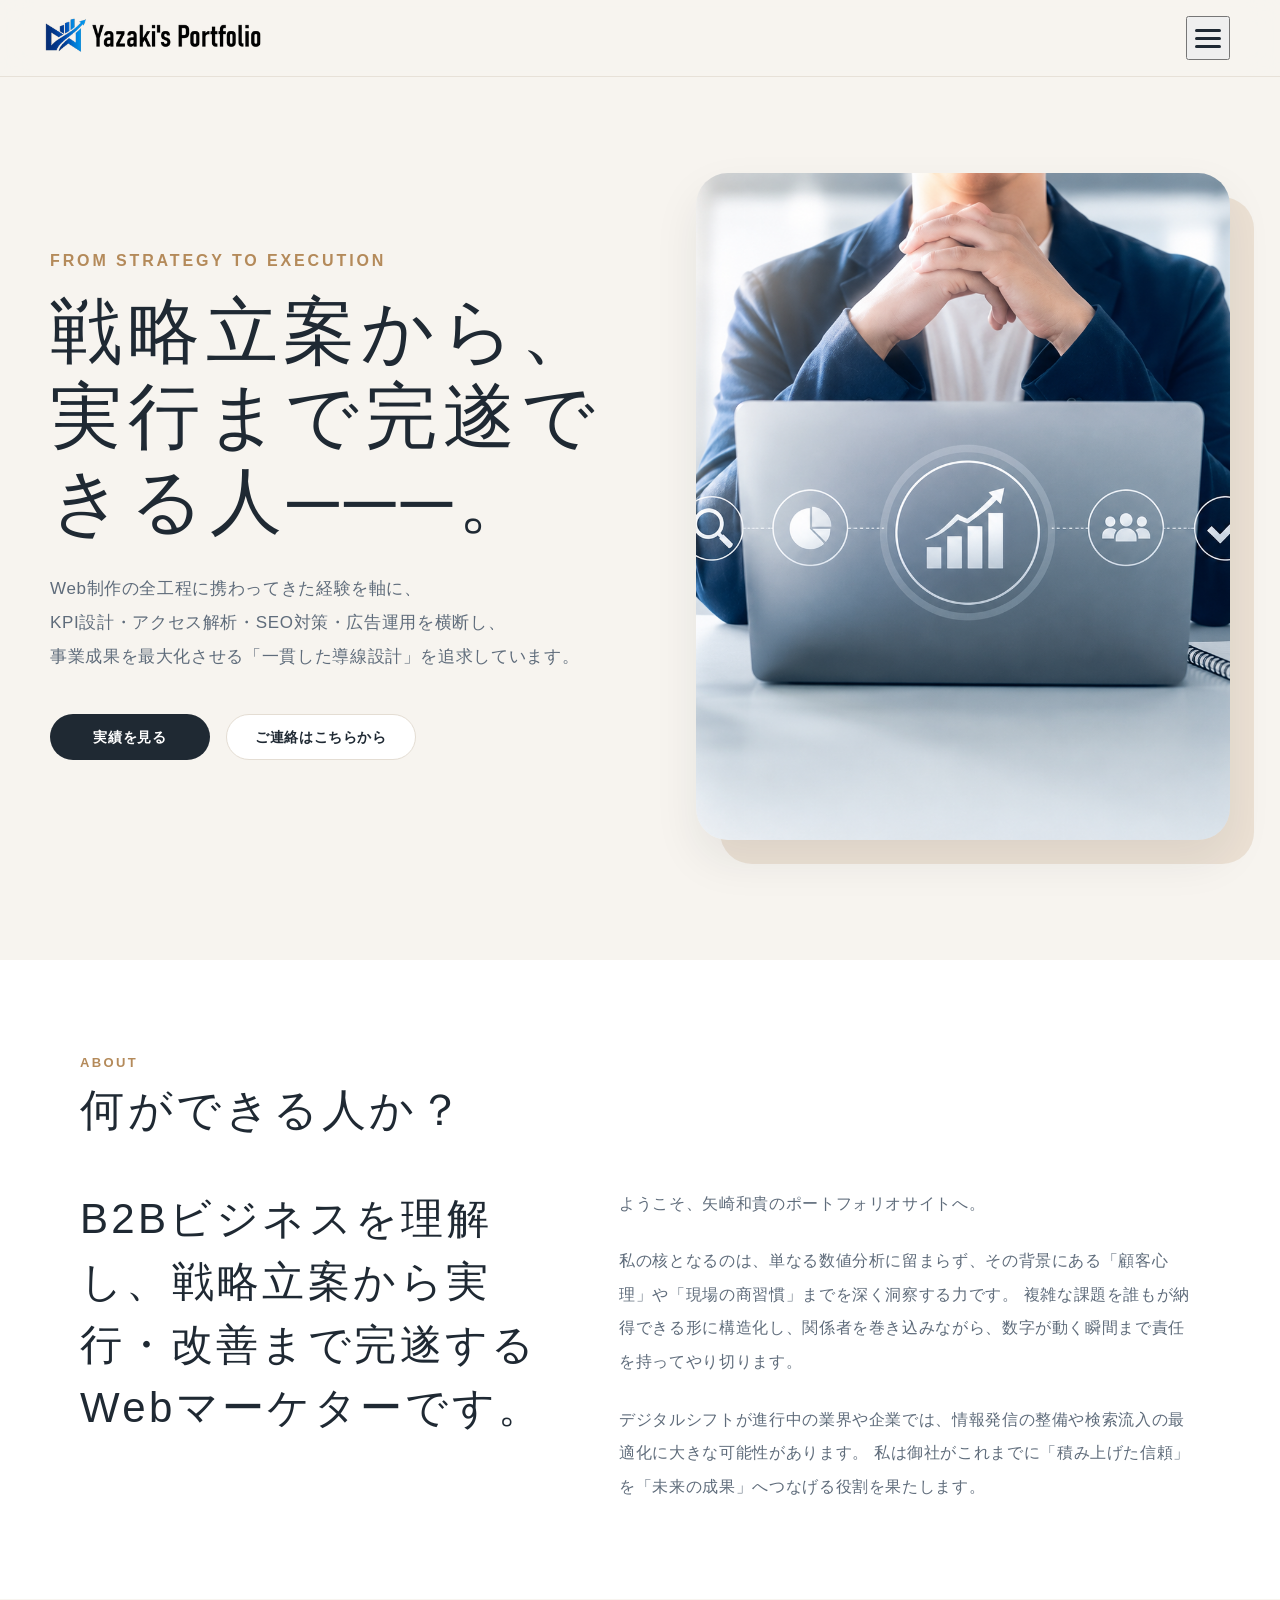
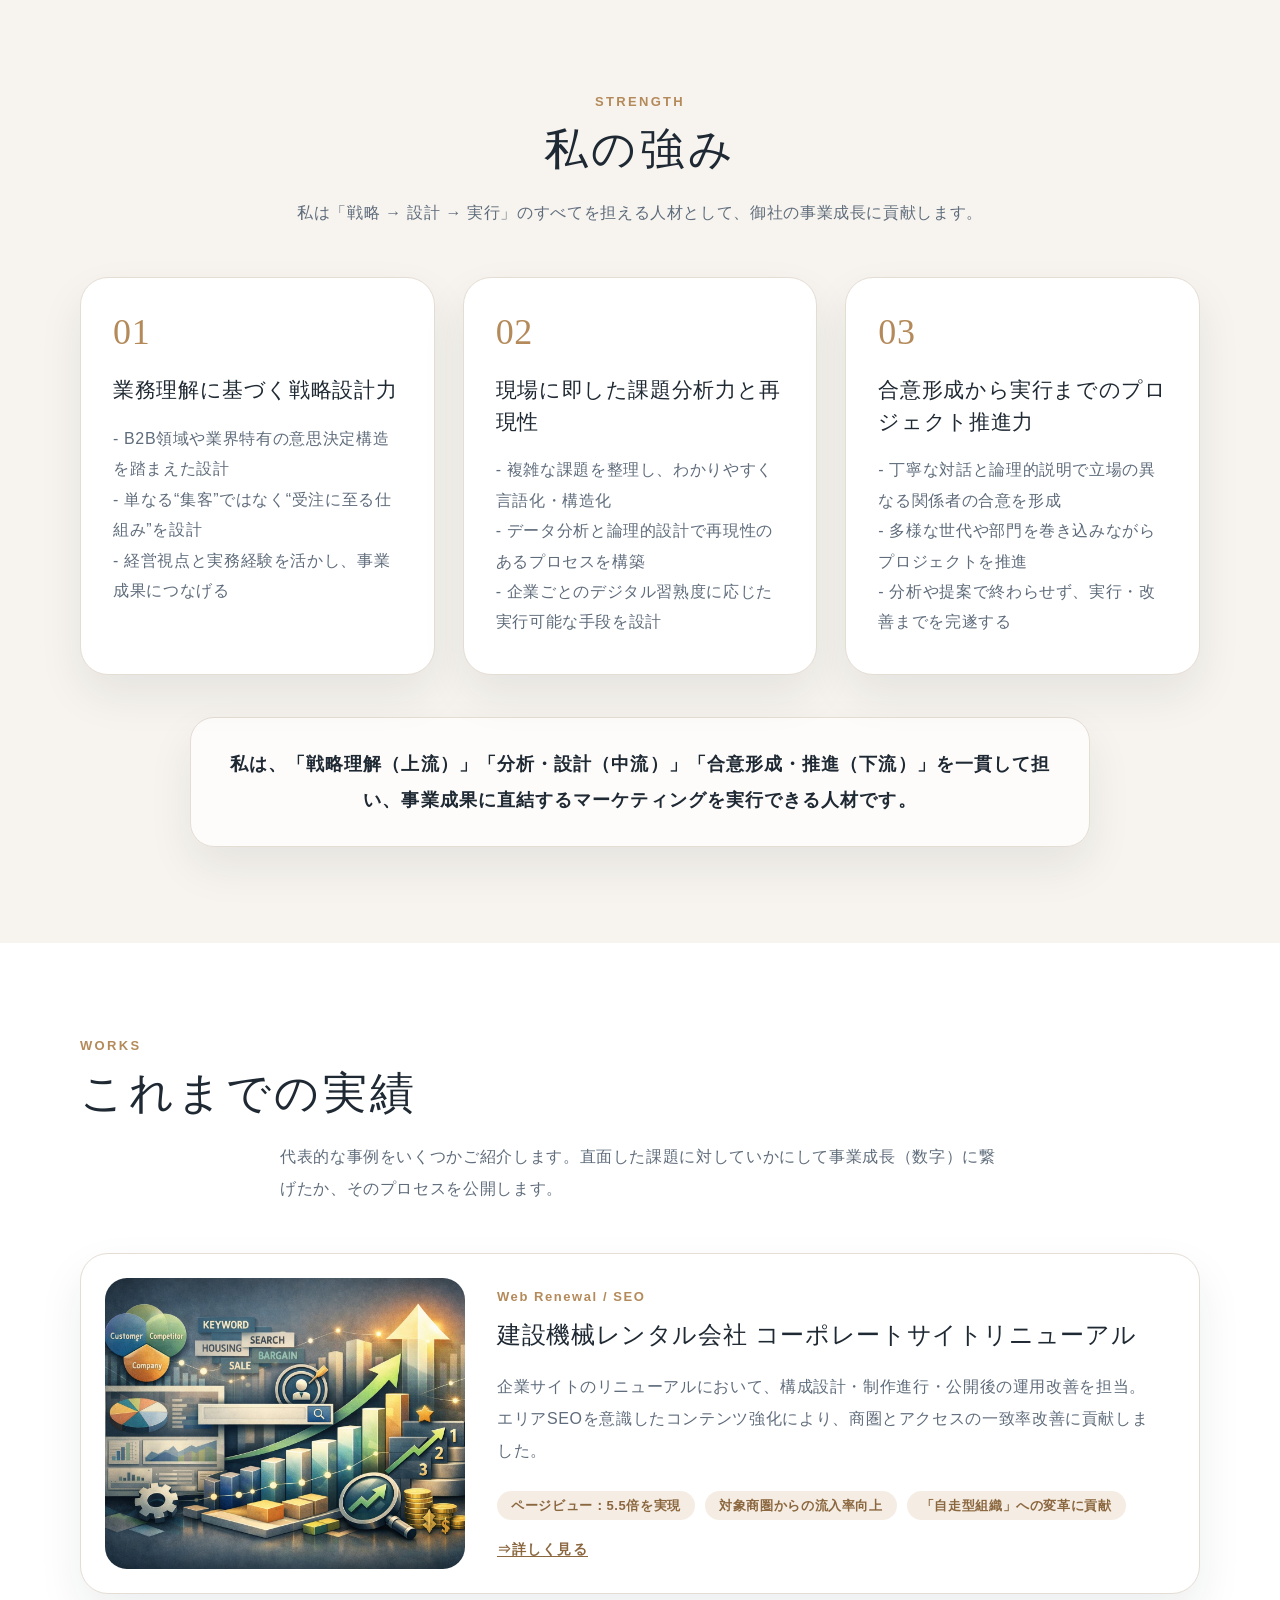
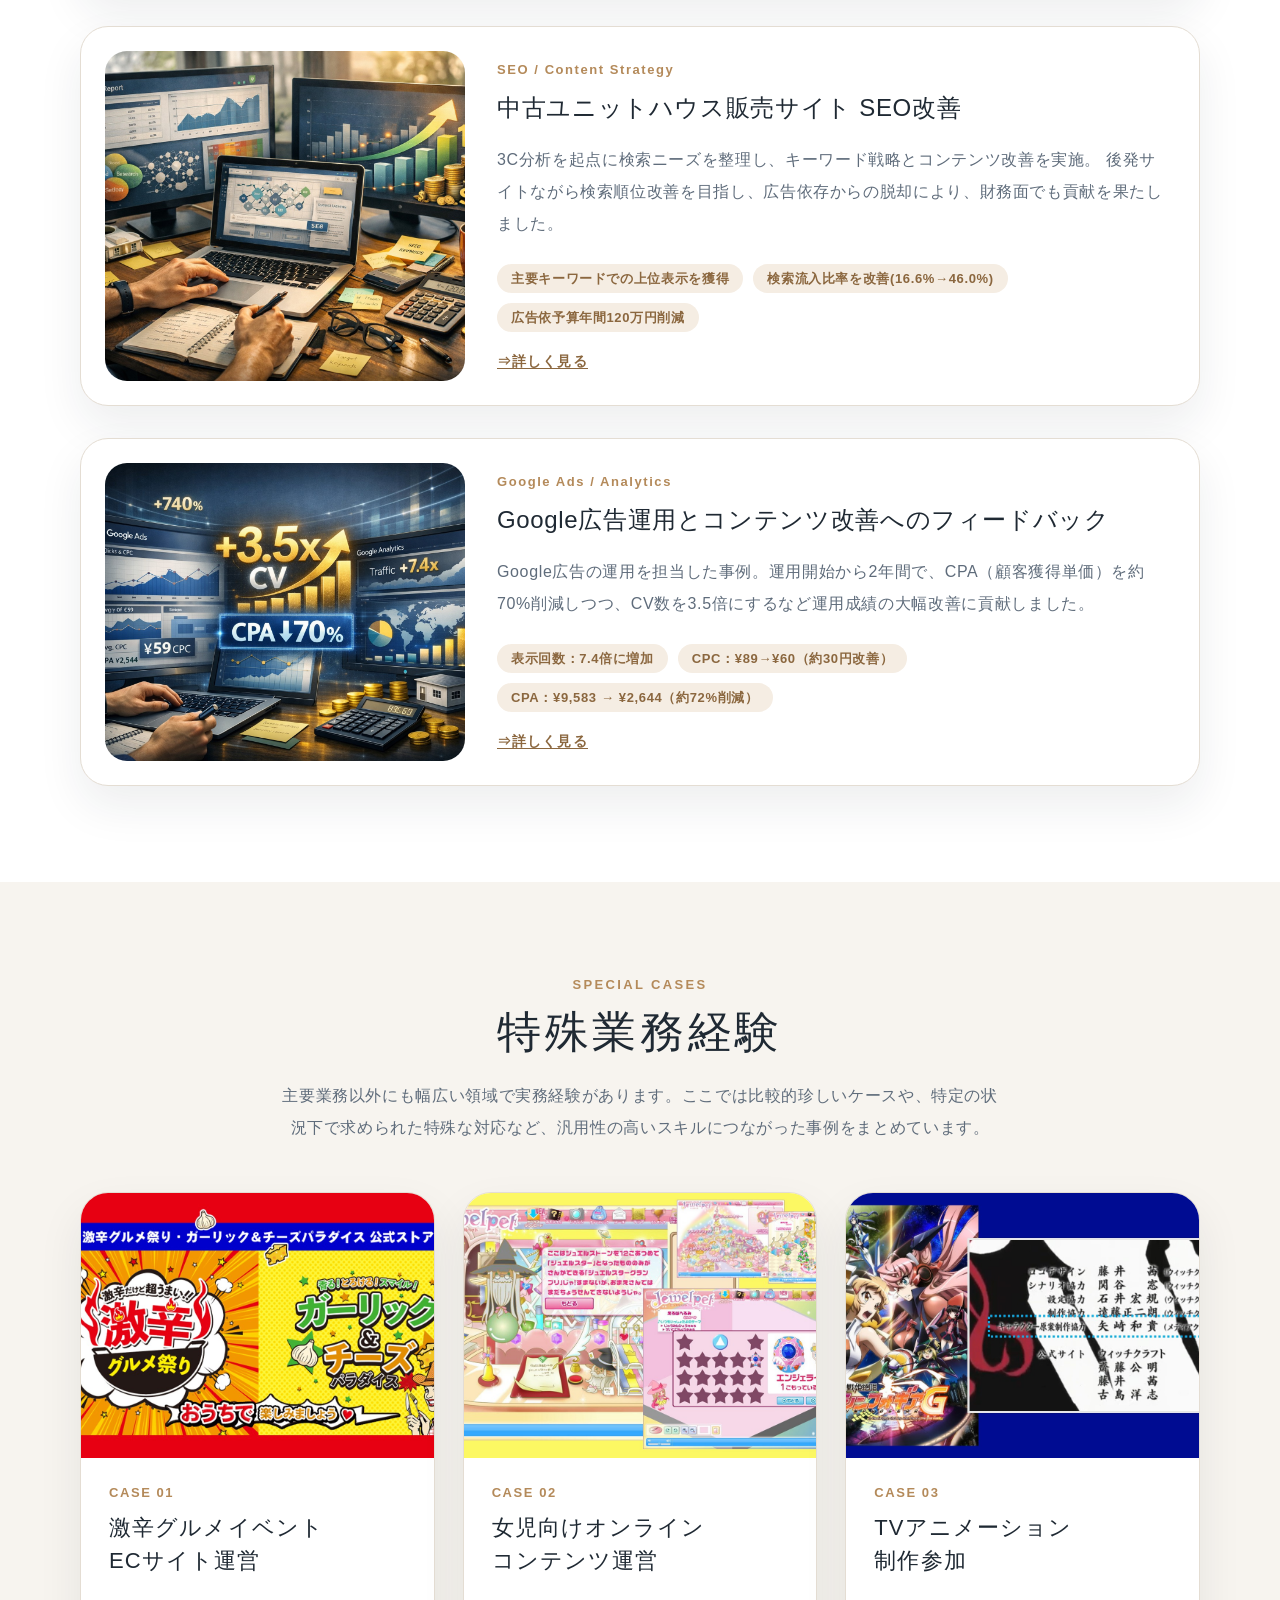
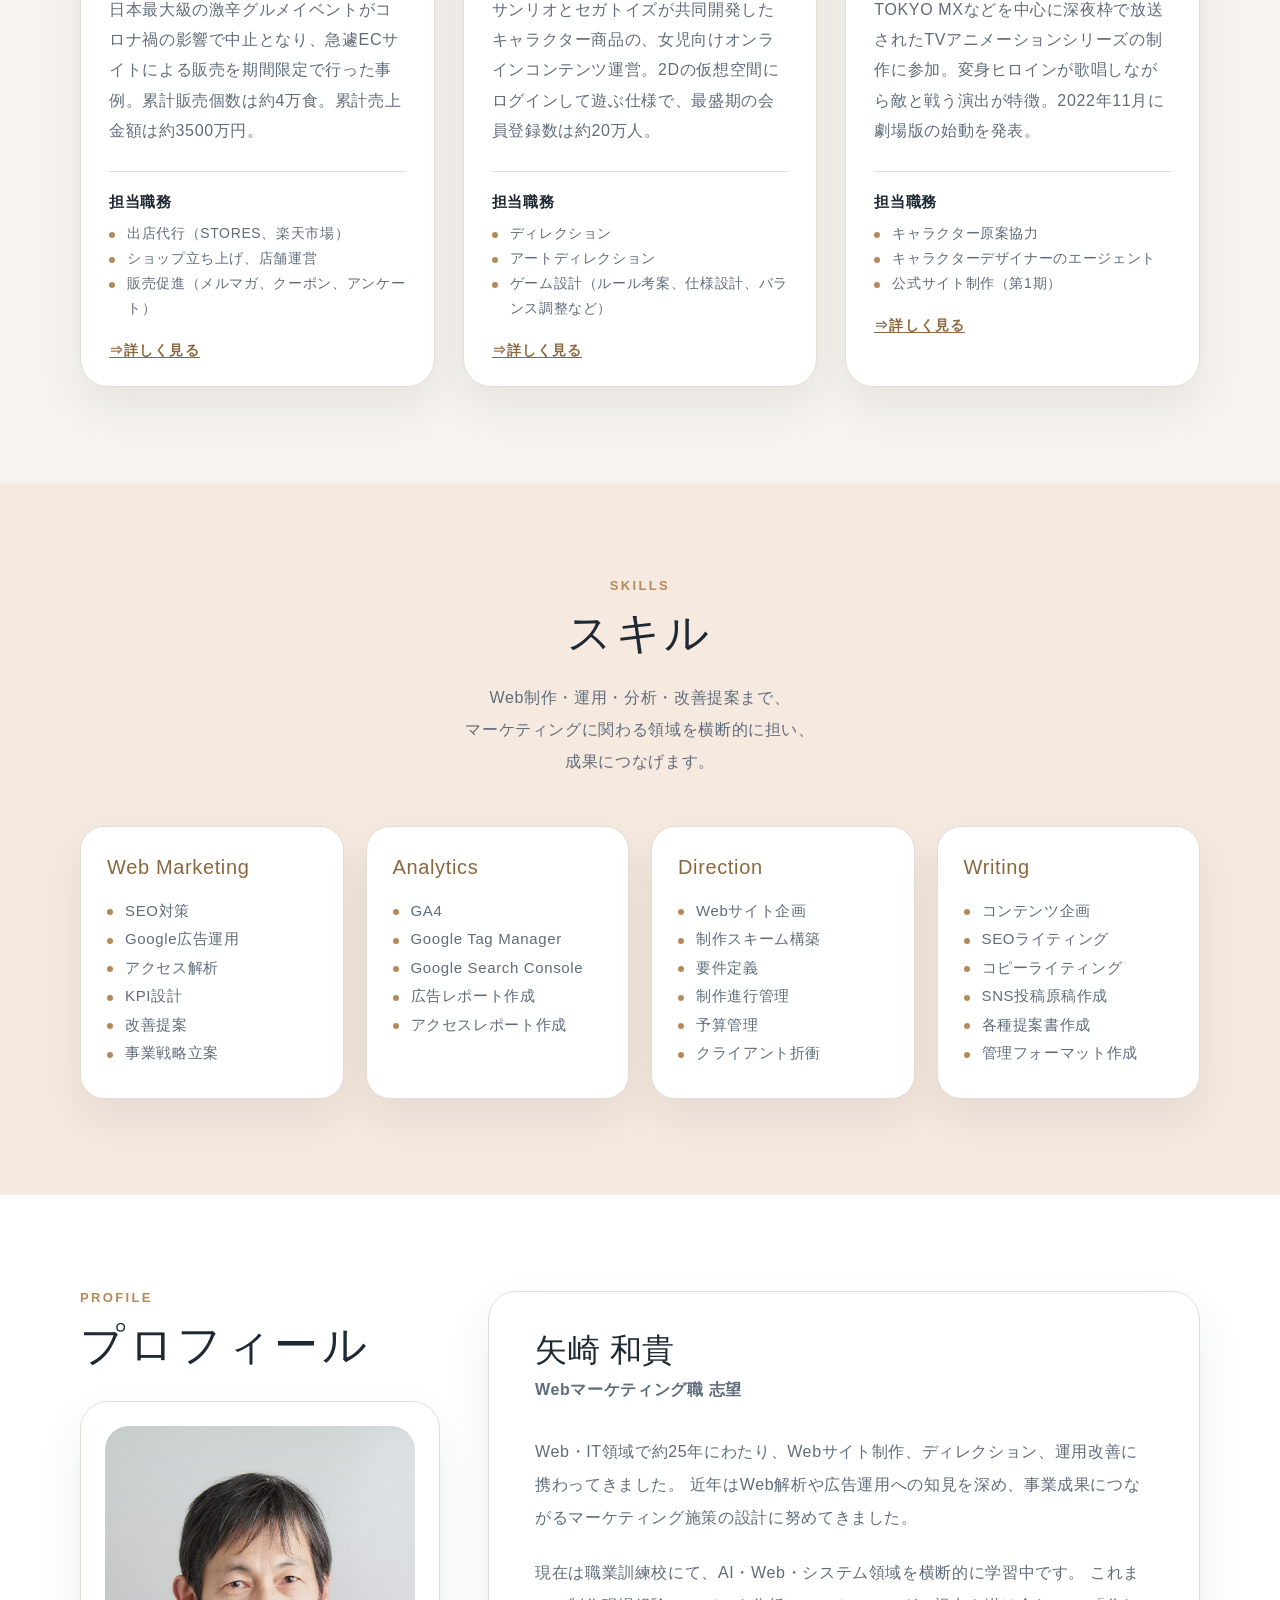
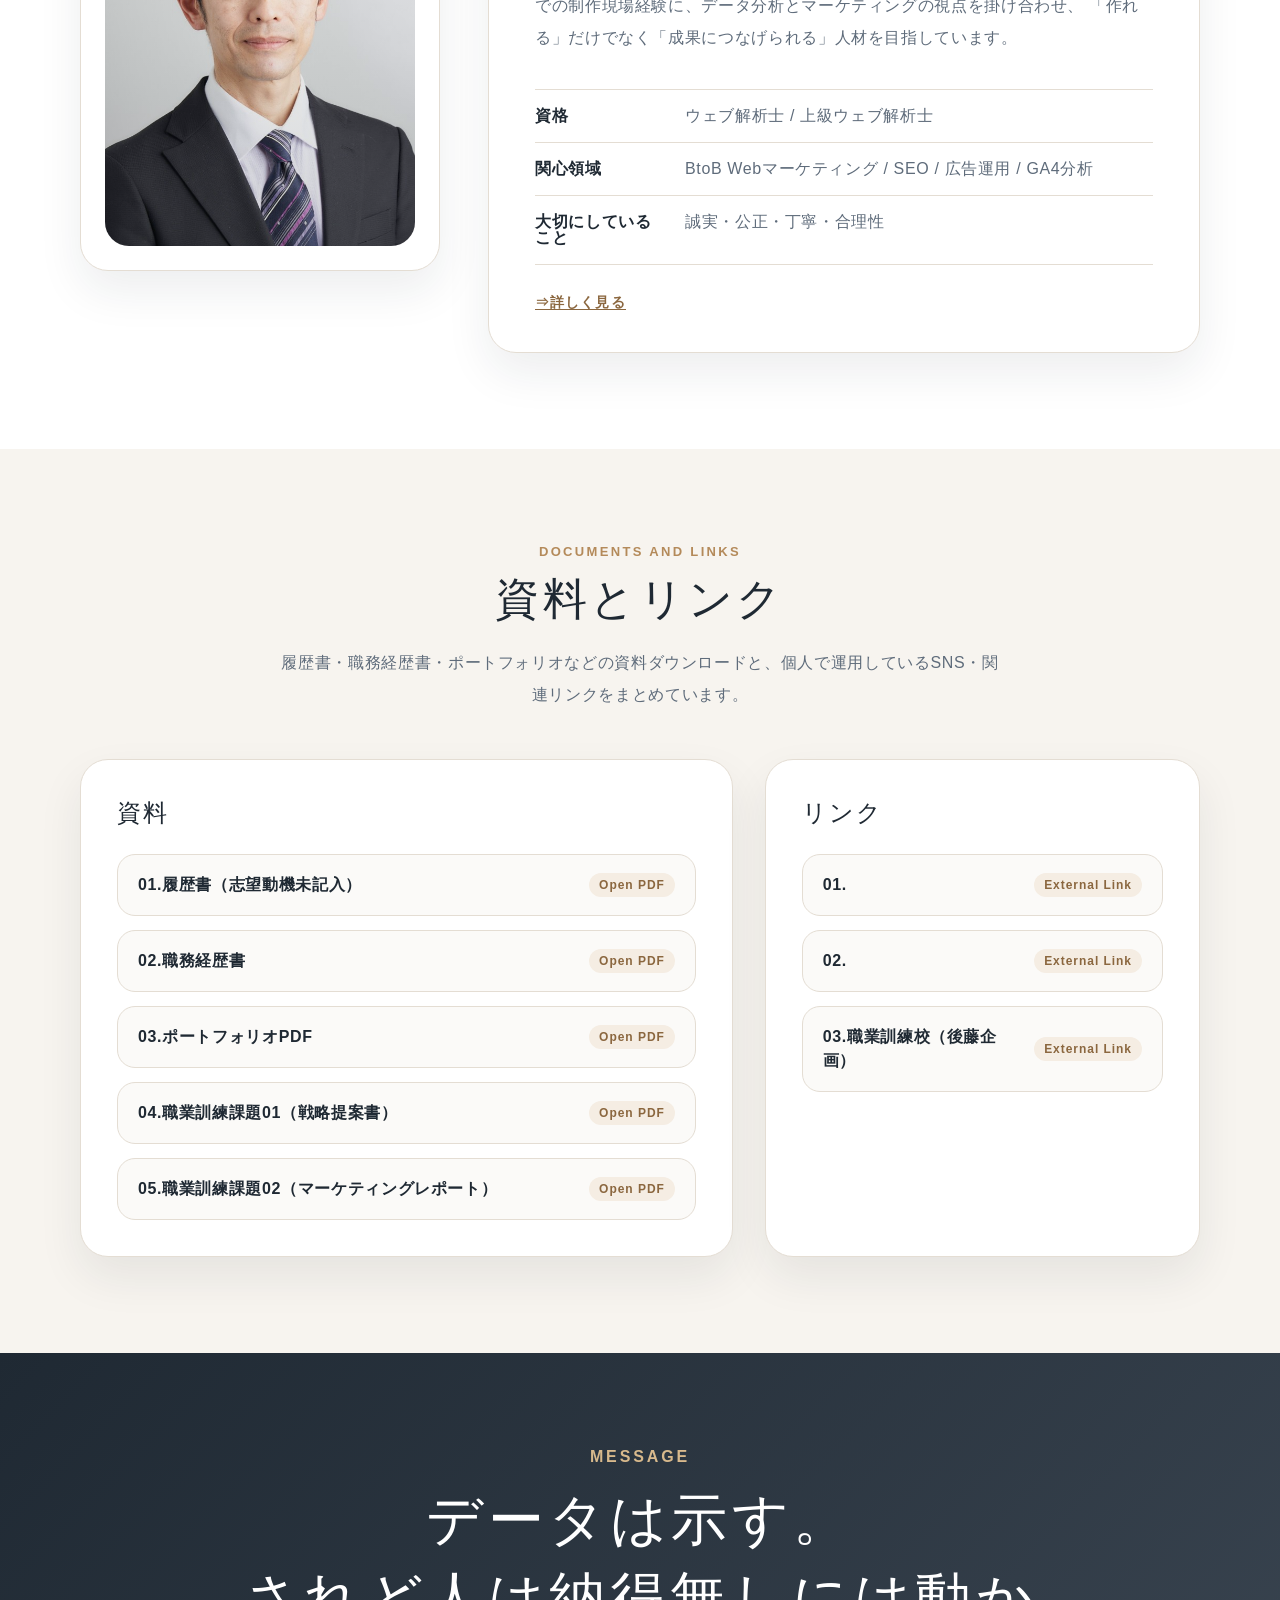
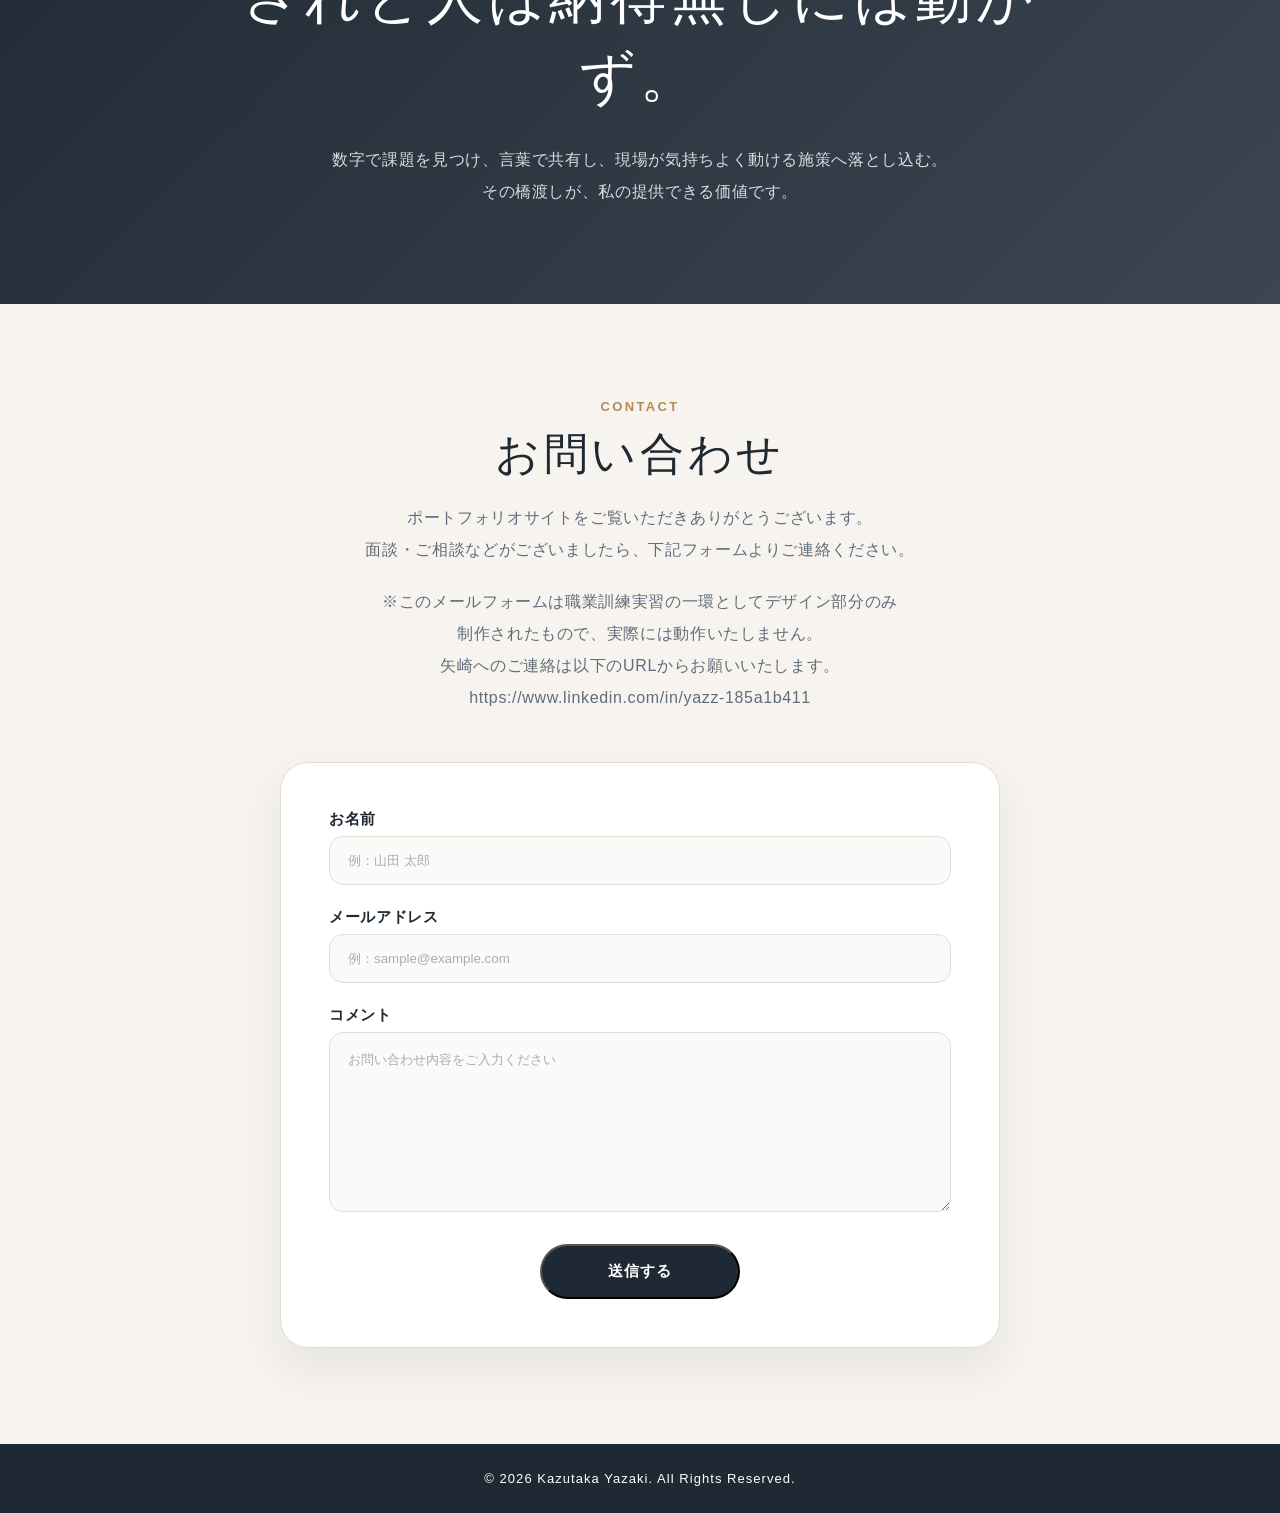
==== commit c7d586fb: "Update Japanese text in message box" ====
--- a/index.html
+++ b/index.html
@@ -505,7 +505,7 @@
           <p class="message-label">Message</p>
           <h2>
             データは示す。<br>
-            だが人は納得無しには動かず。
+            されど人は納得無しには動かず。
           </h2>
           <p>
             数字で課題を見つけ、言葉で共有し、現場が気持ちよく動ける施策へ落とし込む。<br>
@@ -589,4 +589,4 @@
 
 </body>
 
-</html>+</html>
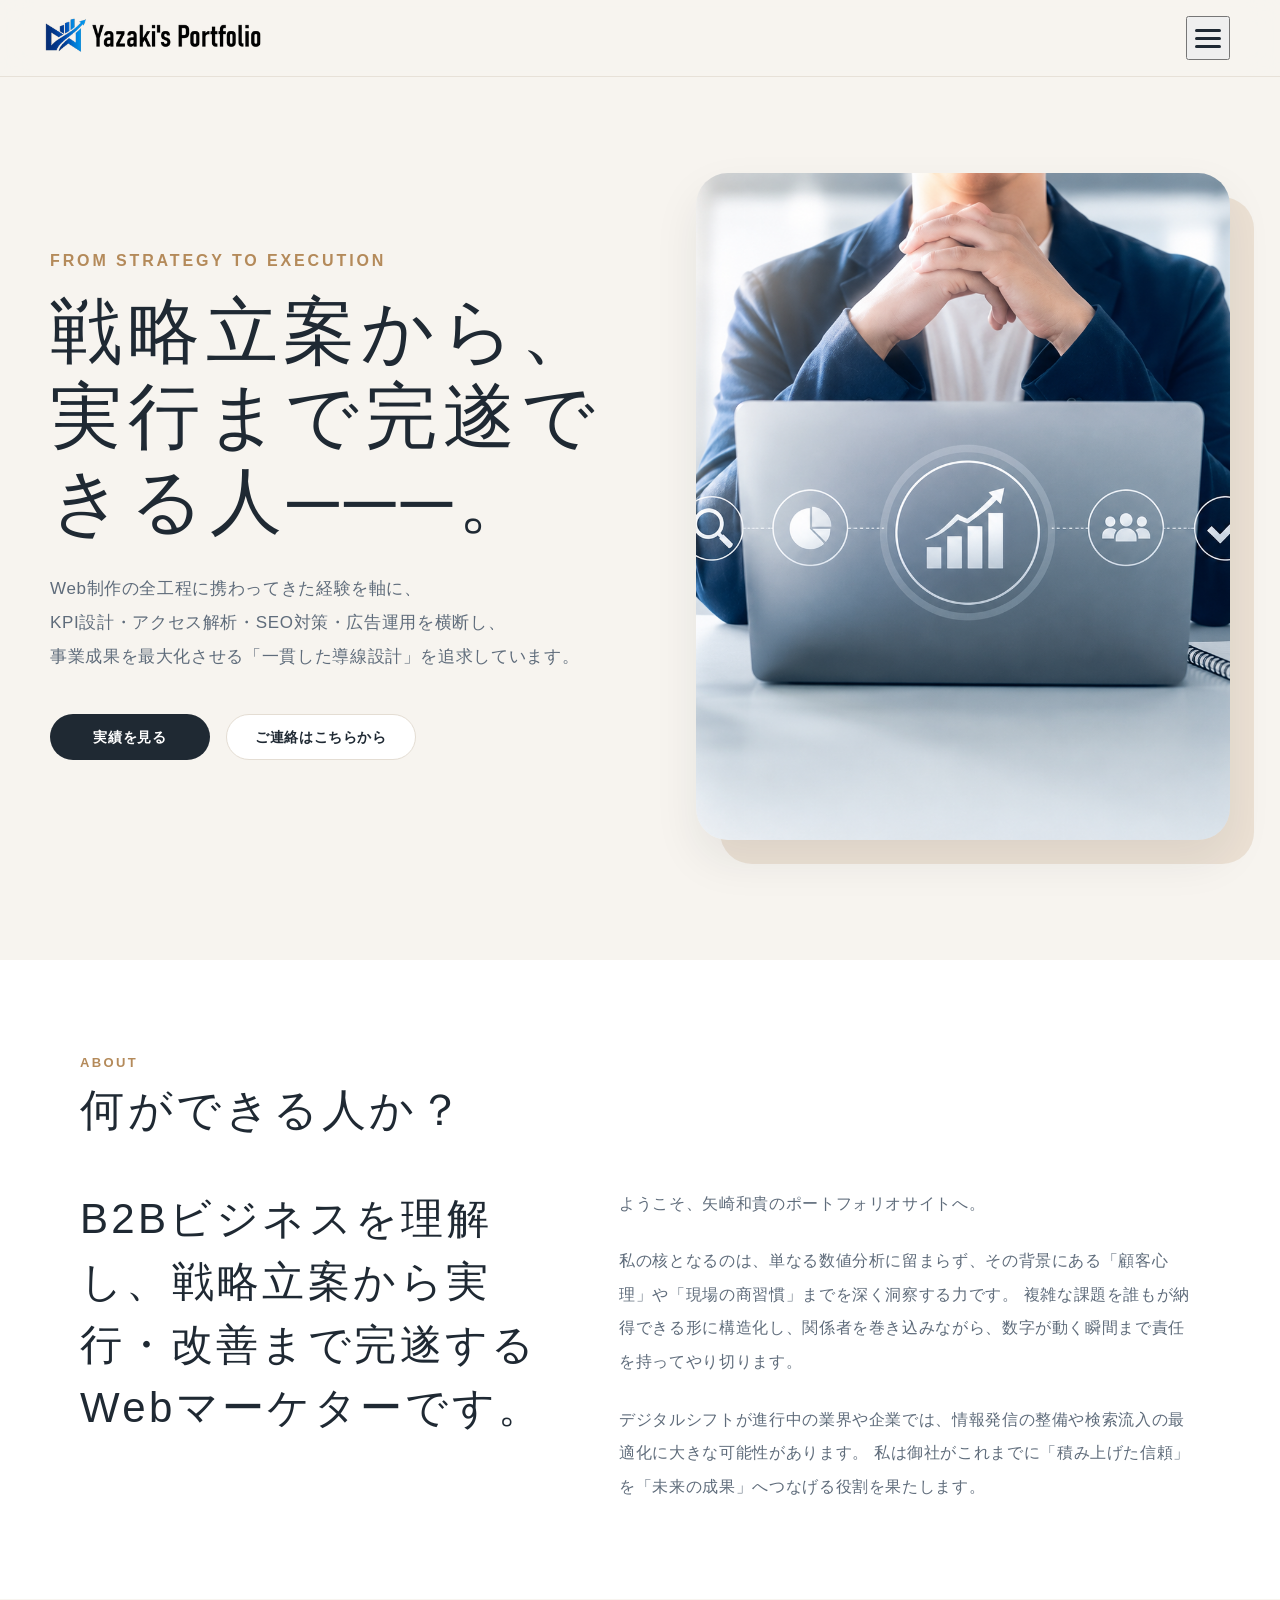
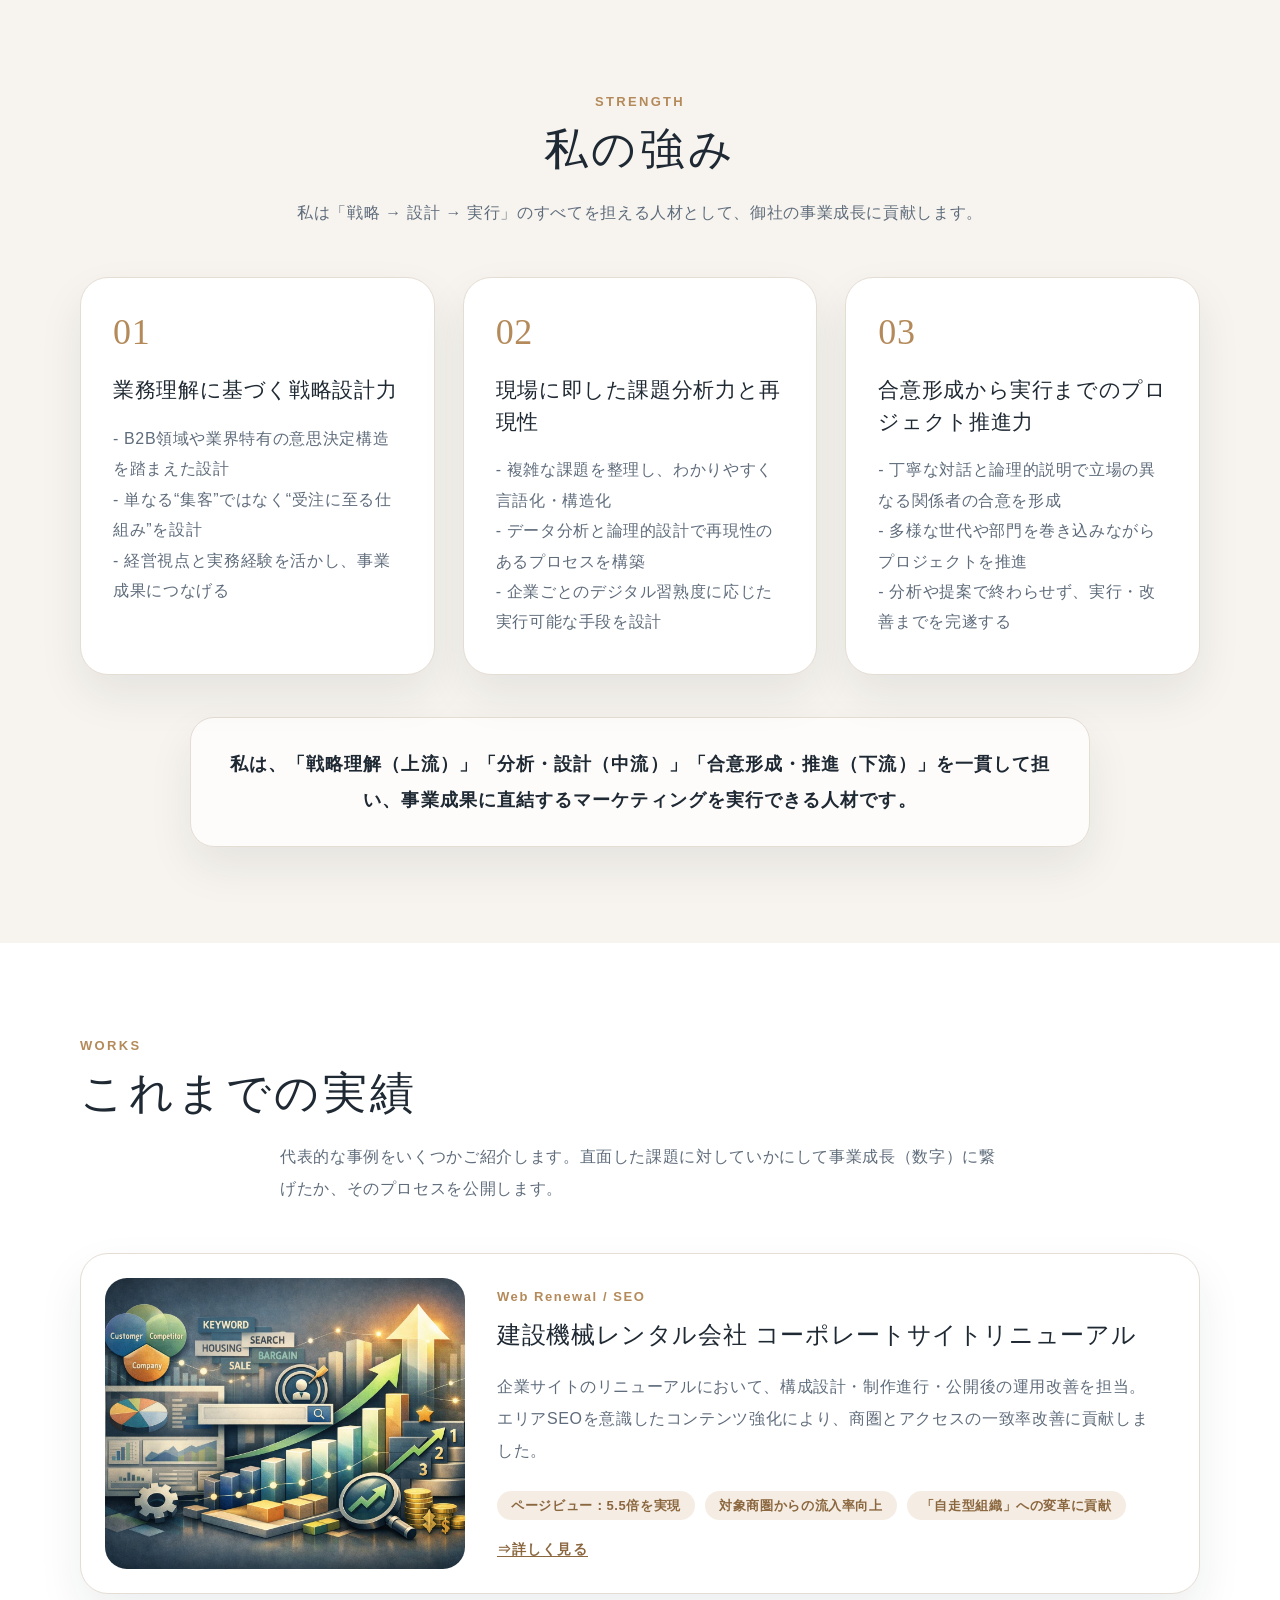
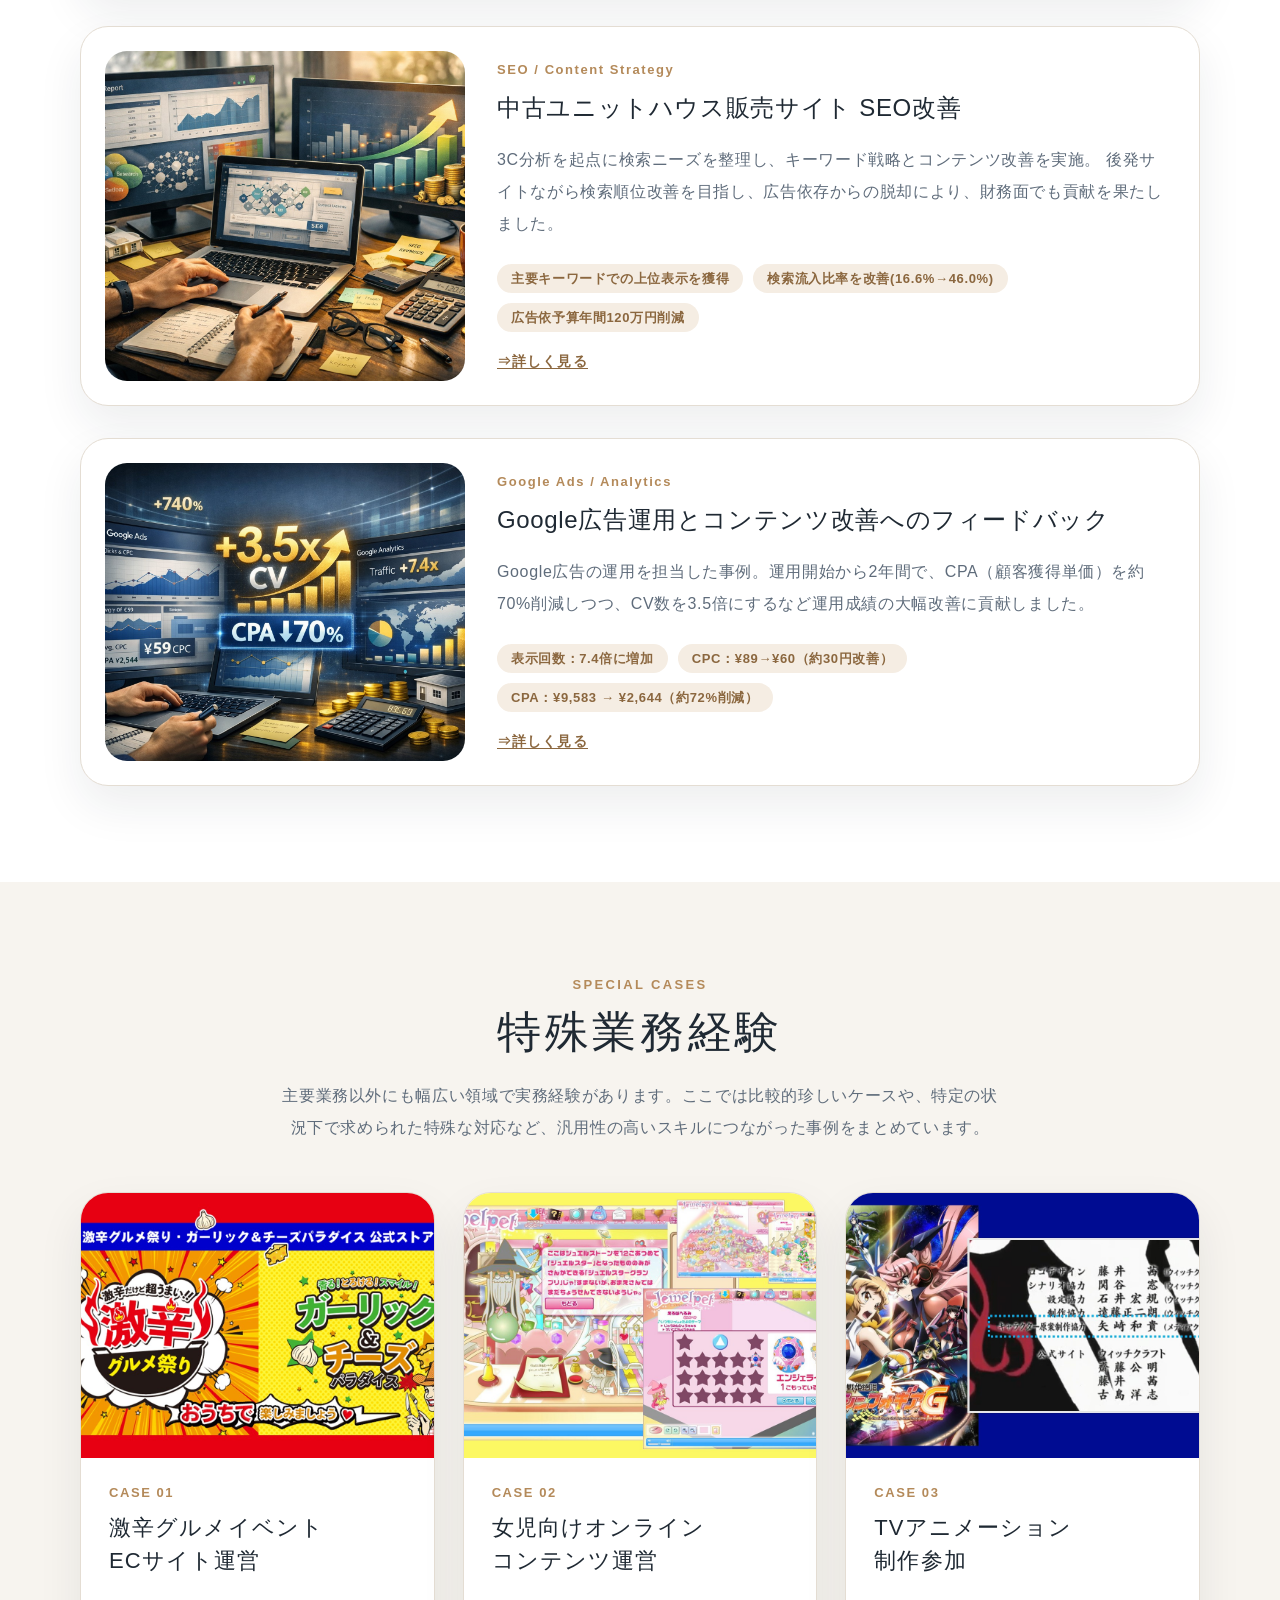
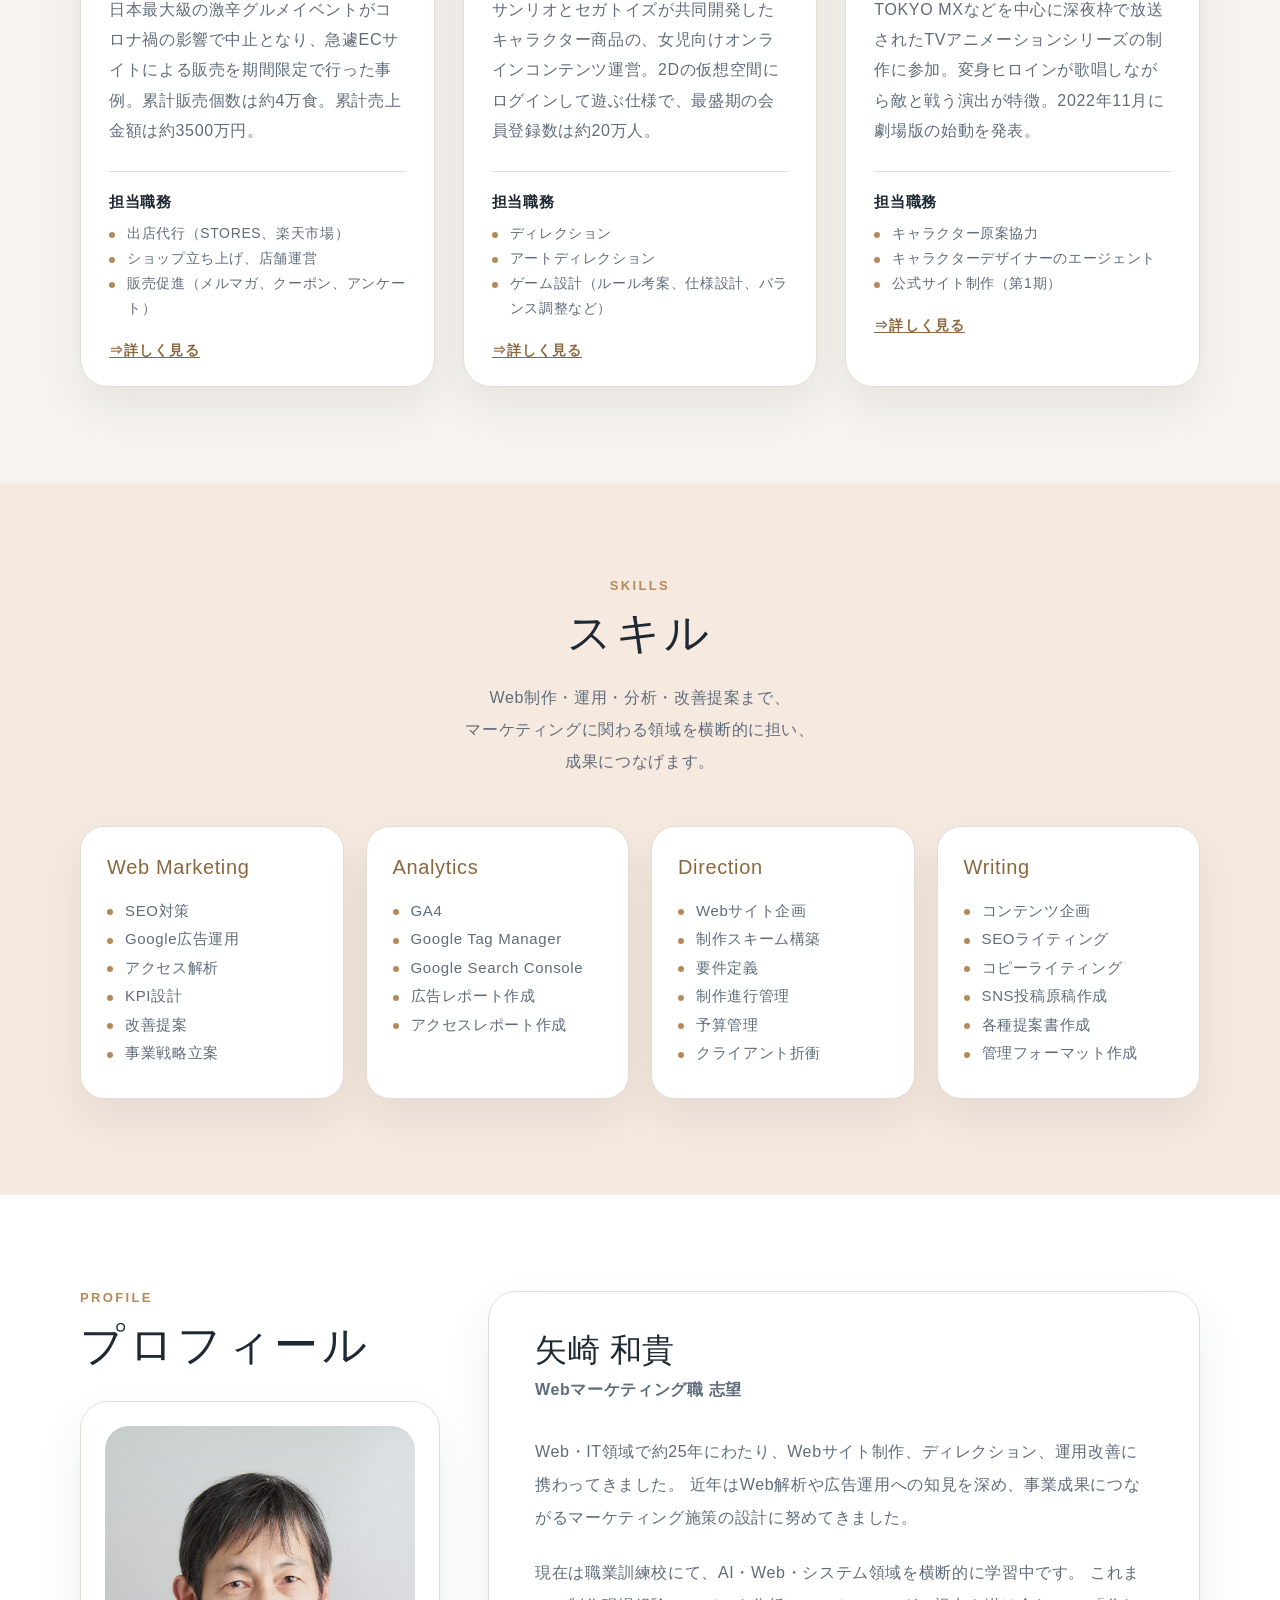
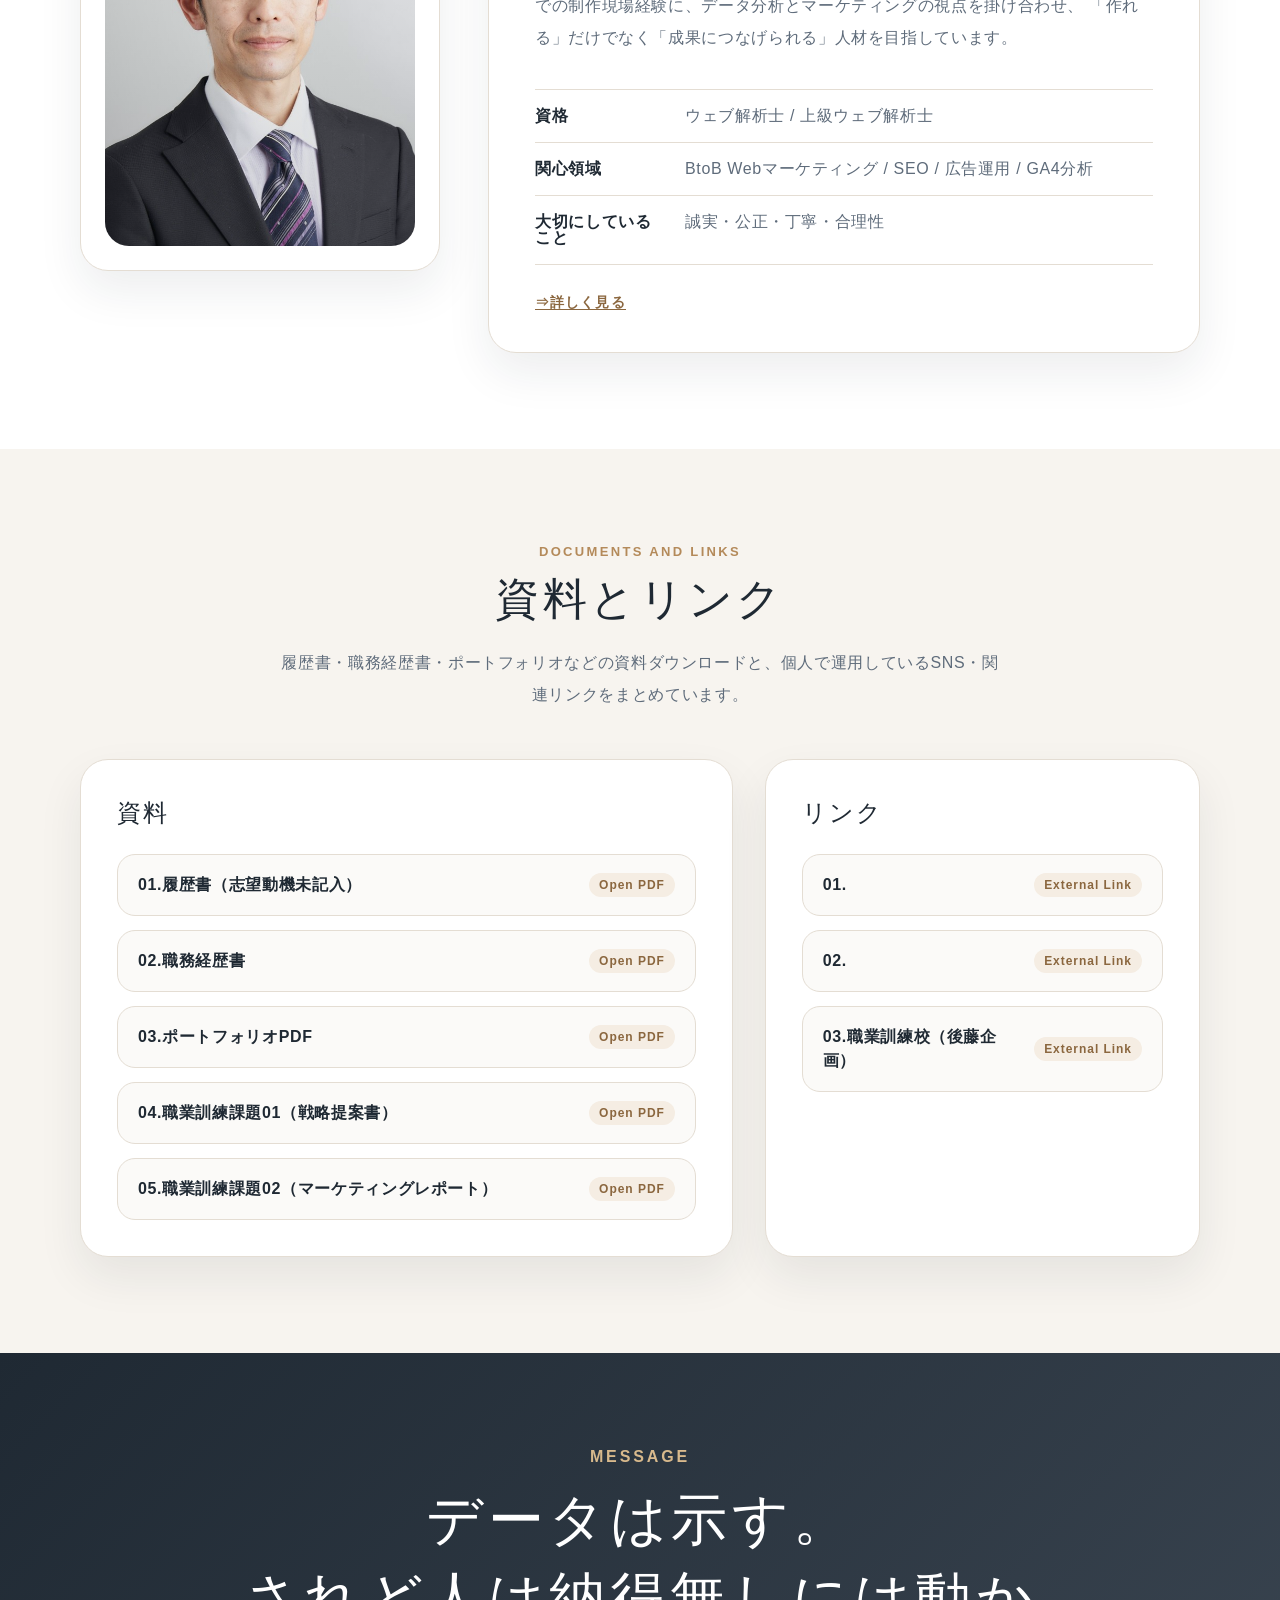
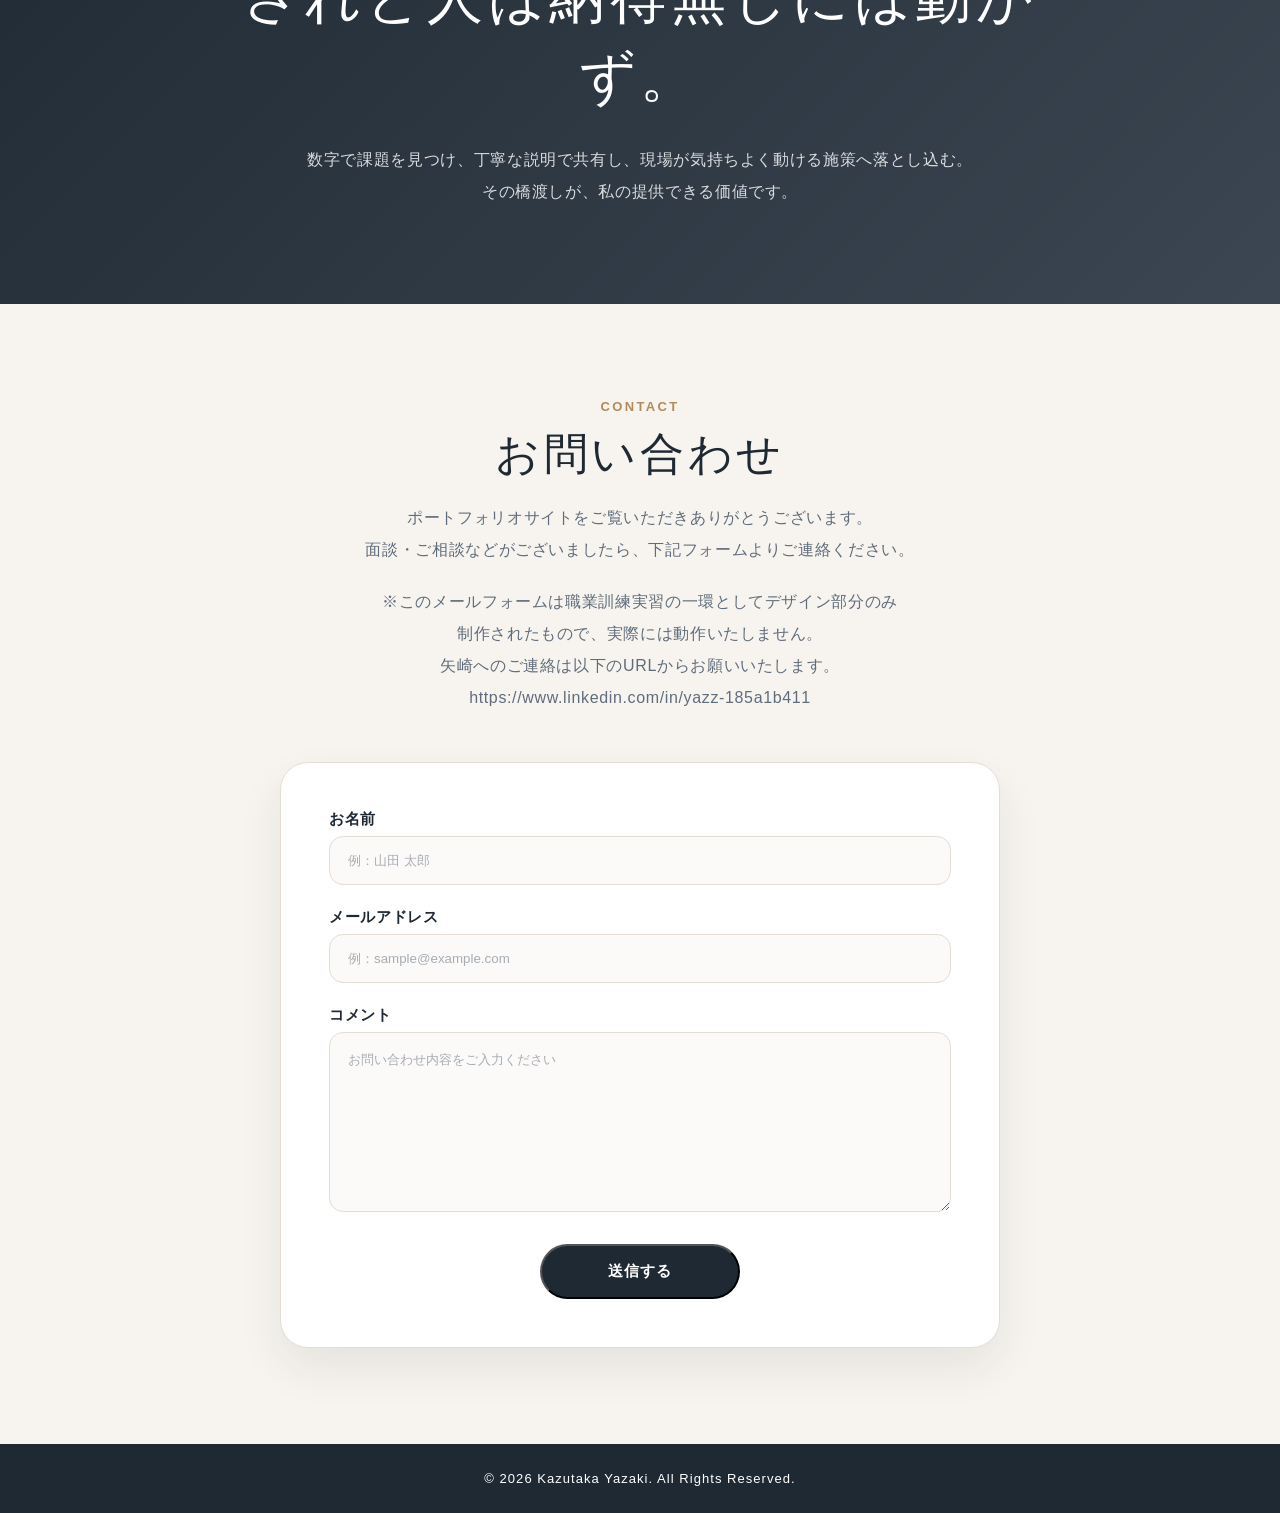
==== commit 6f4d34b4: "Add files via upload" ====
--- a/index.html
+++ b/index.html
@@ -508,7 +508,7 @@
             されど人は納得無しには動かず。
           </h2>
           <p>
-            数字で課題を見つけ、言葉で共有し、現場が気持ちよく動ける施策へ落とし込む。<br>
+            数字で課題を見つけ、丁寧な説明で共有し、現場が気持ちよく動ける施策へ落とし込む。<br>
             その橋渡しが、私の提供できる価値です。
           </p>
         </div>
@@ -589,4 +589,4 @@
 
 </body>
 
-</html>
+</html>
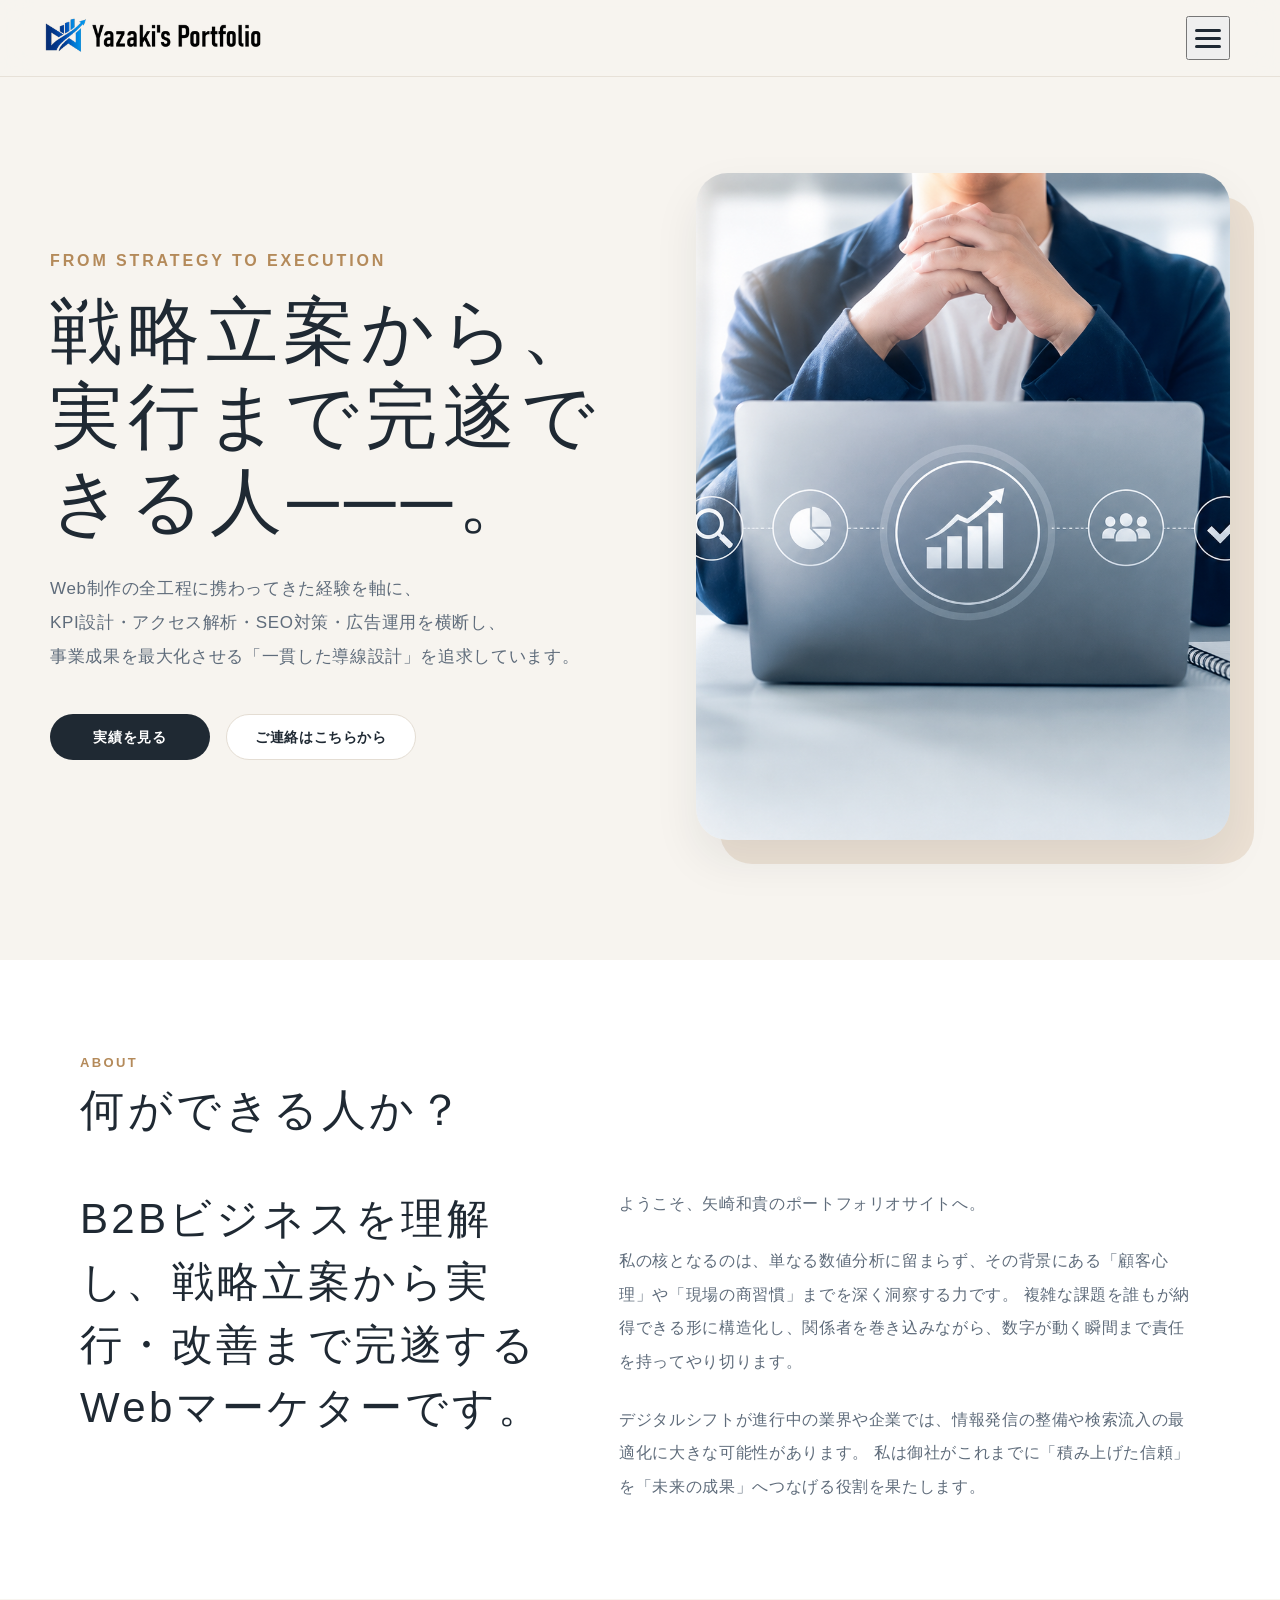
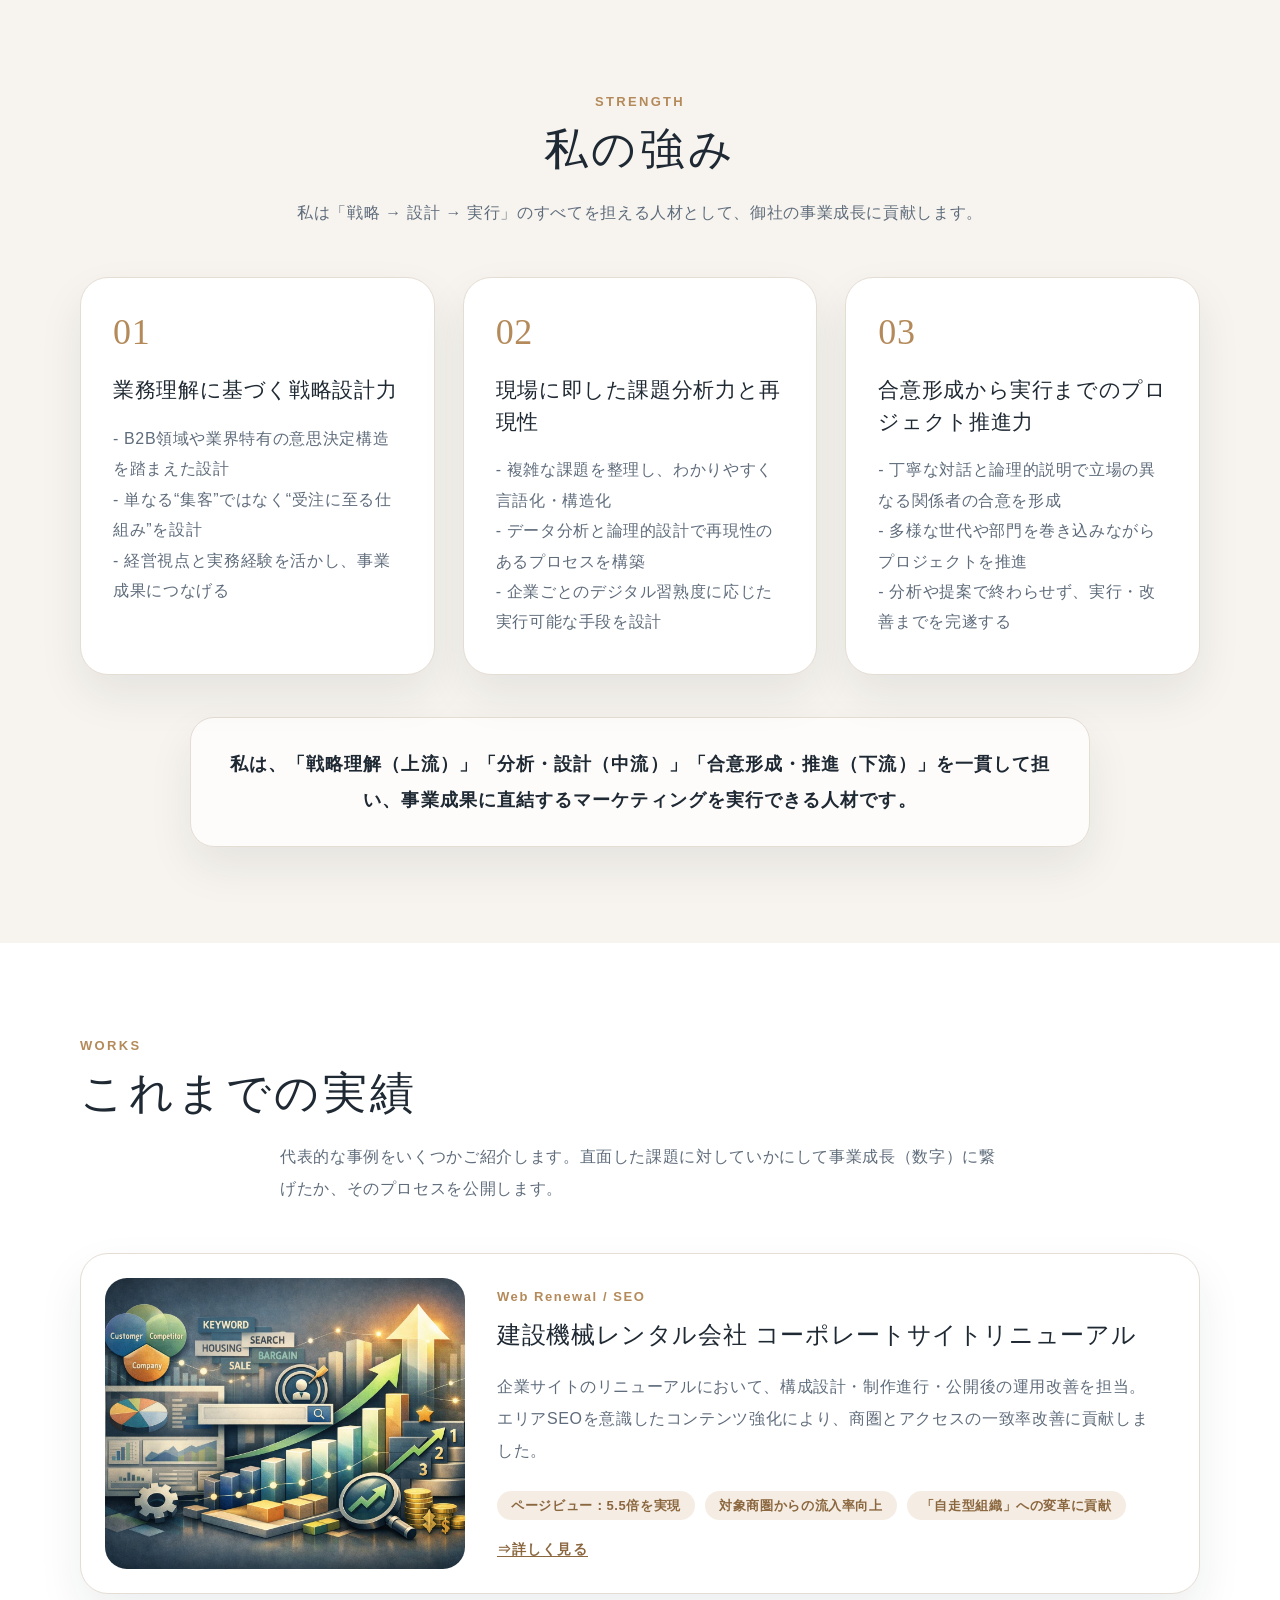
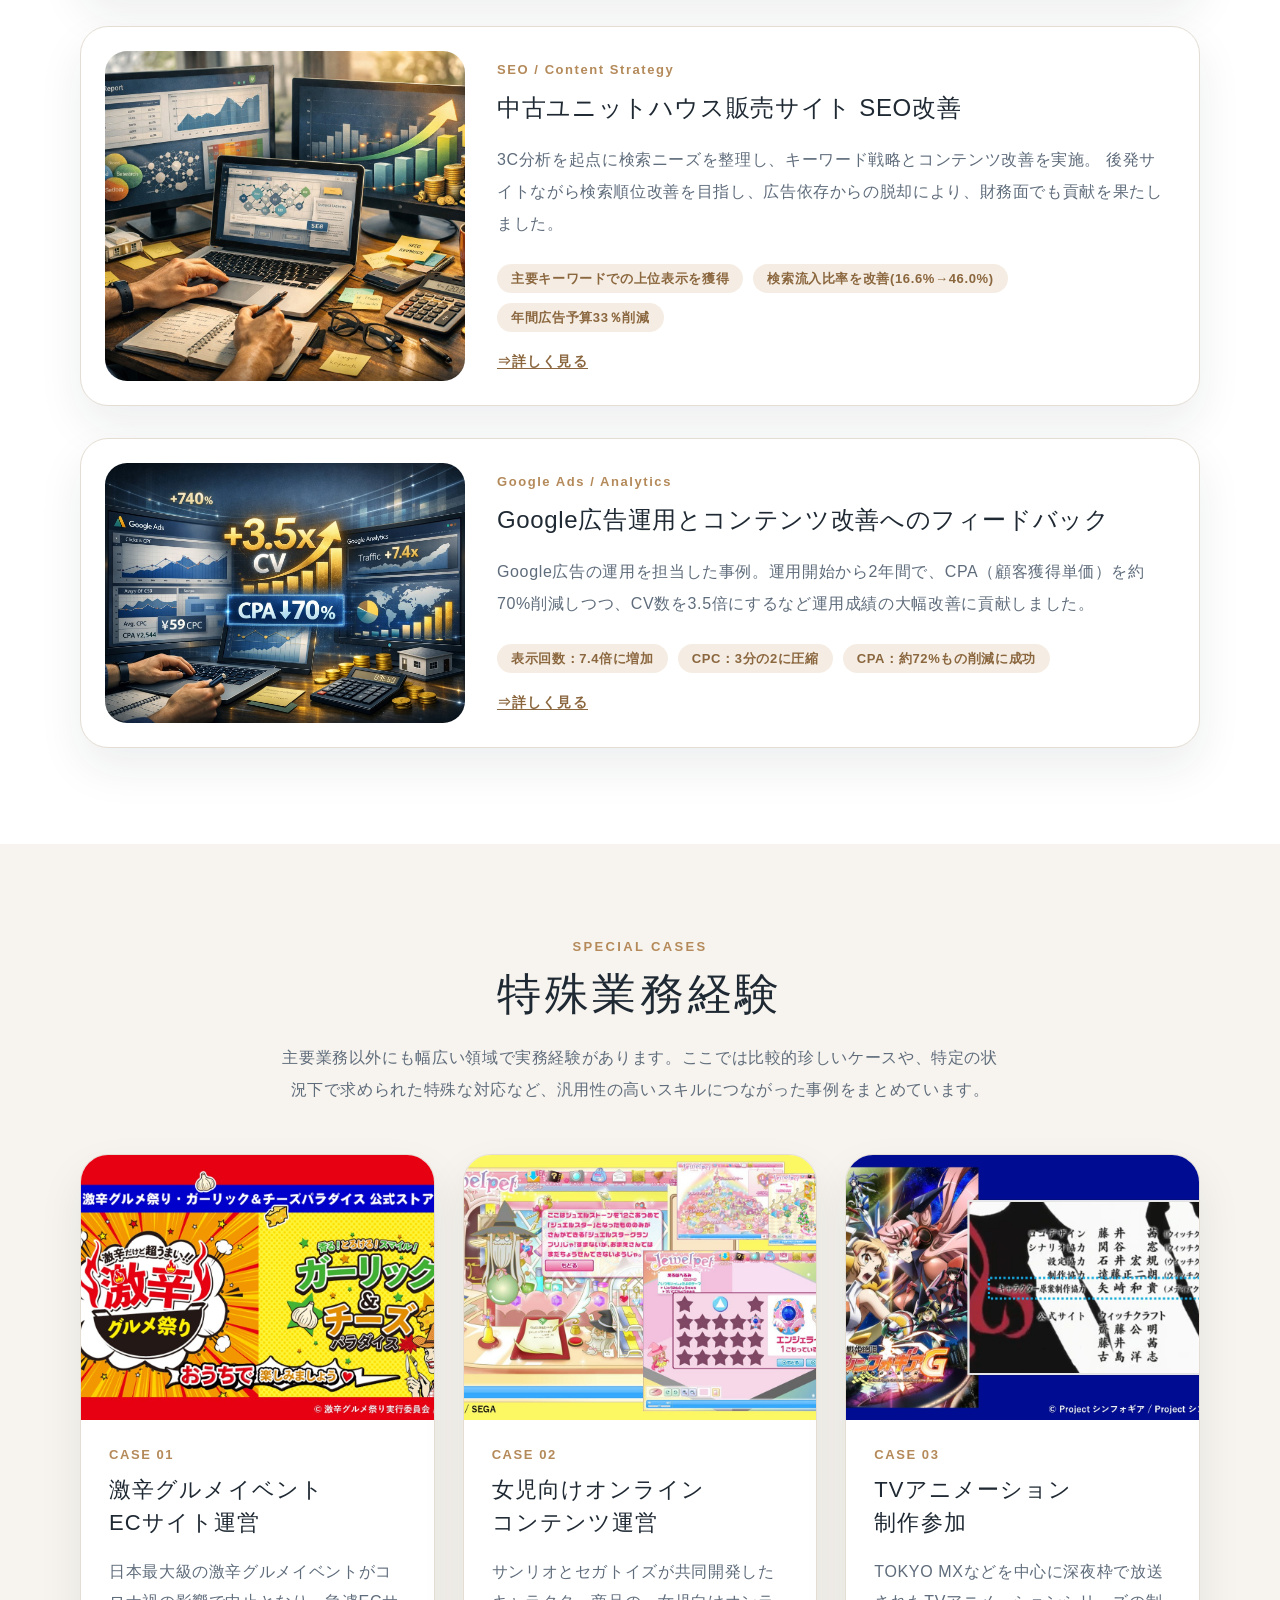
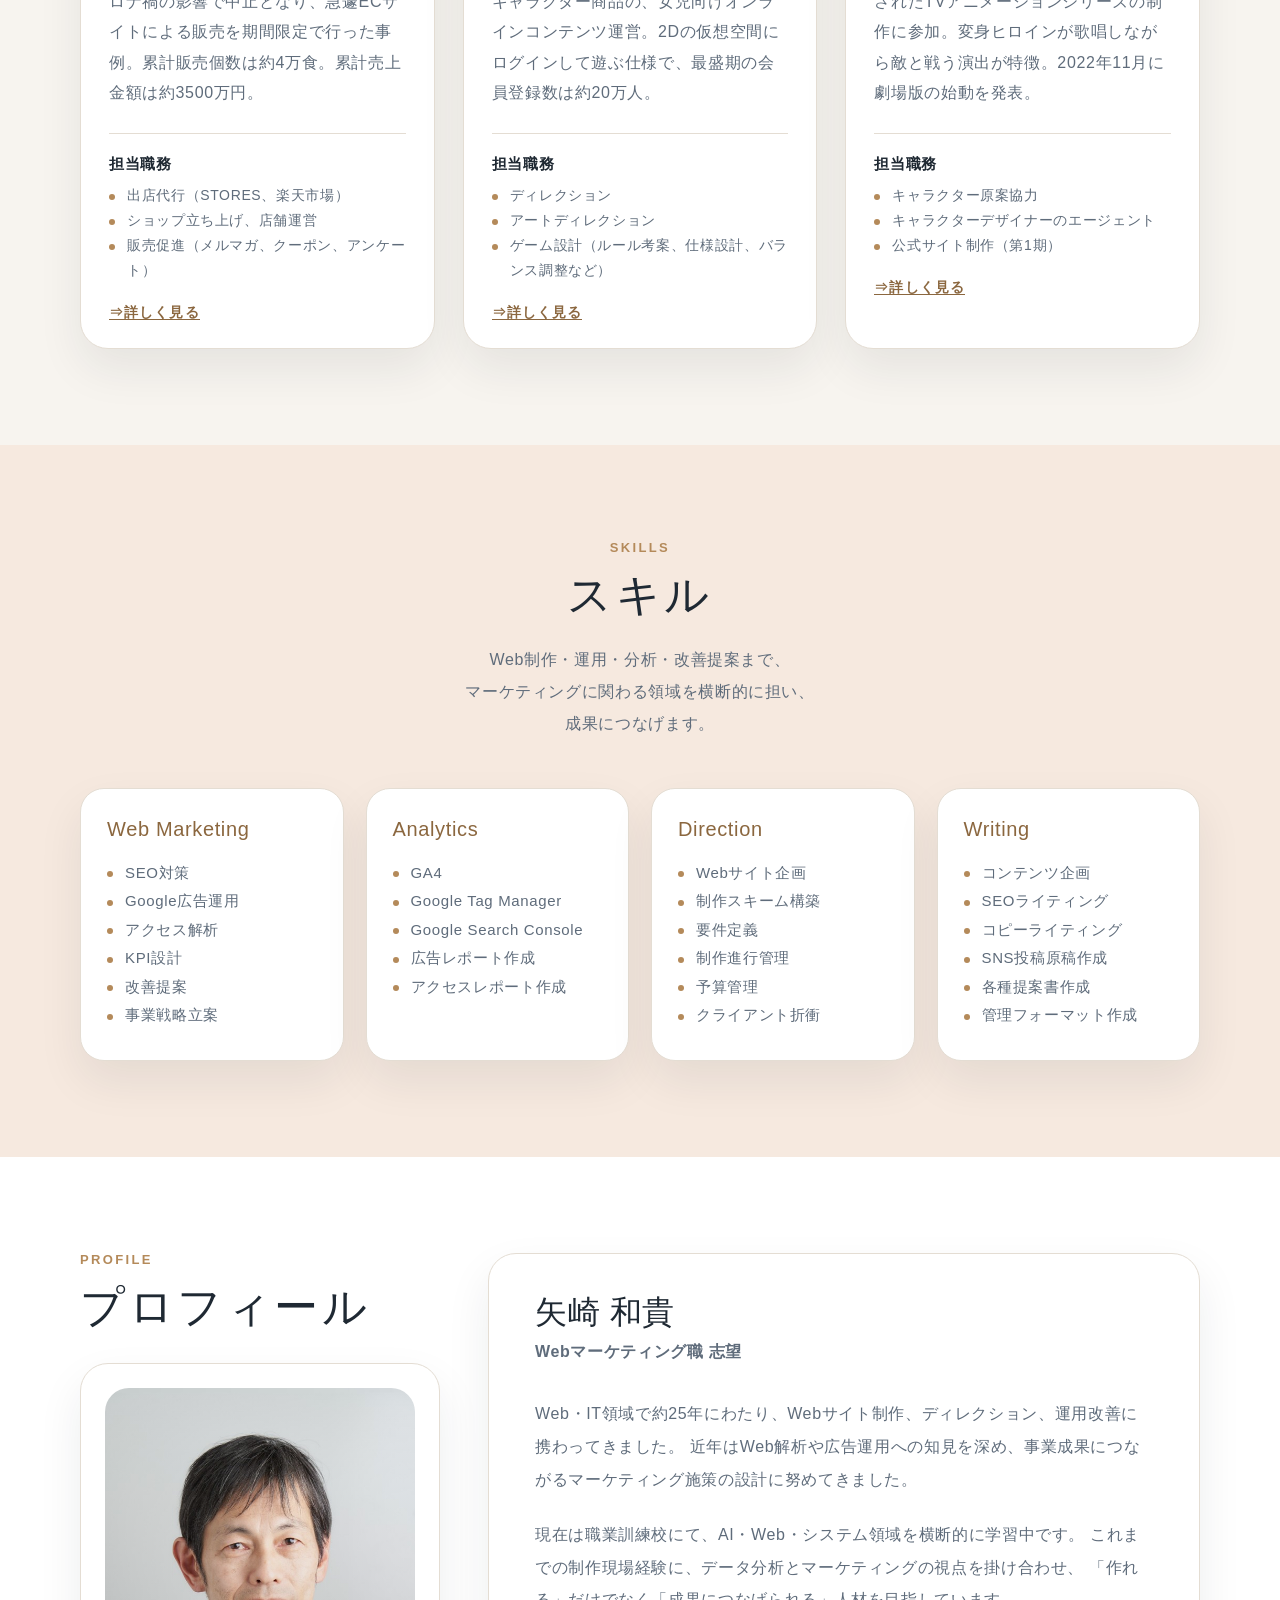
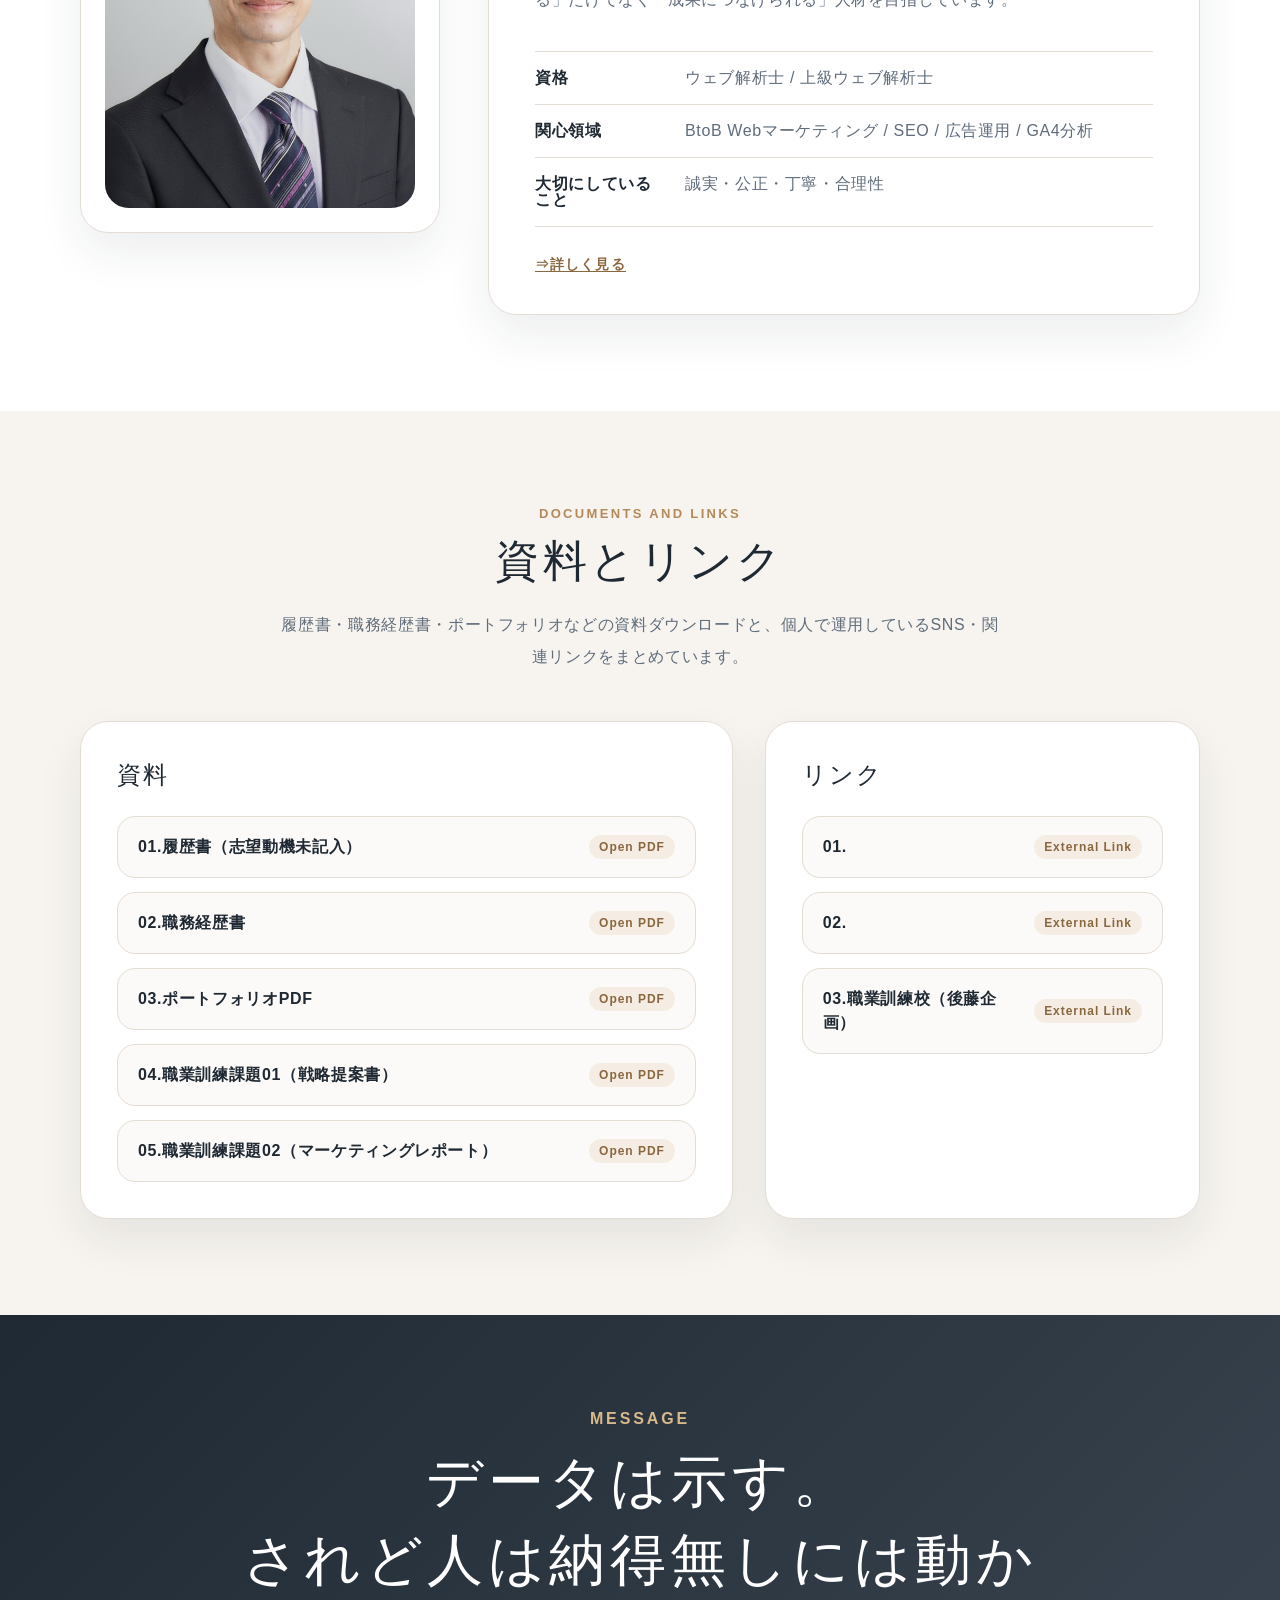
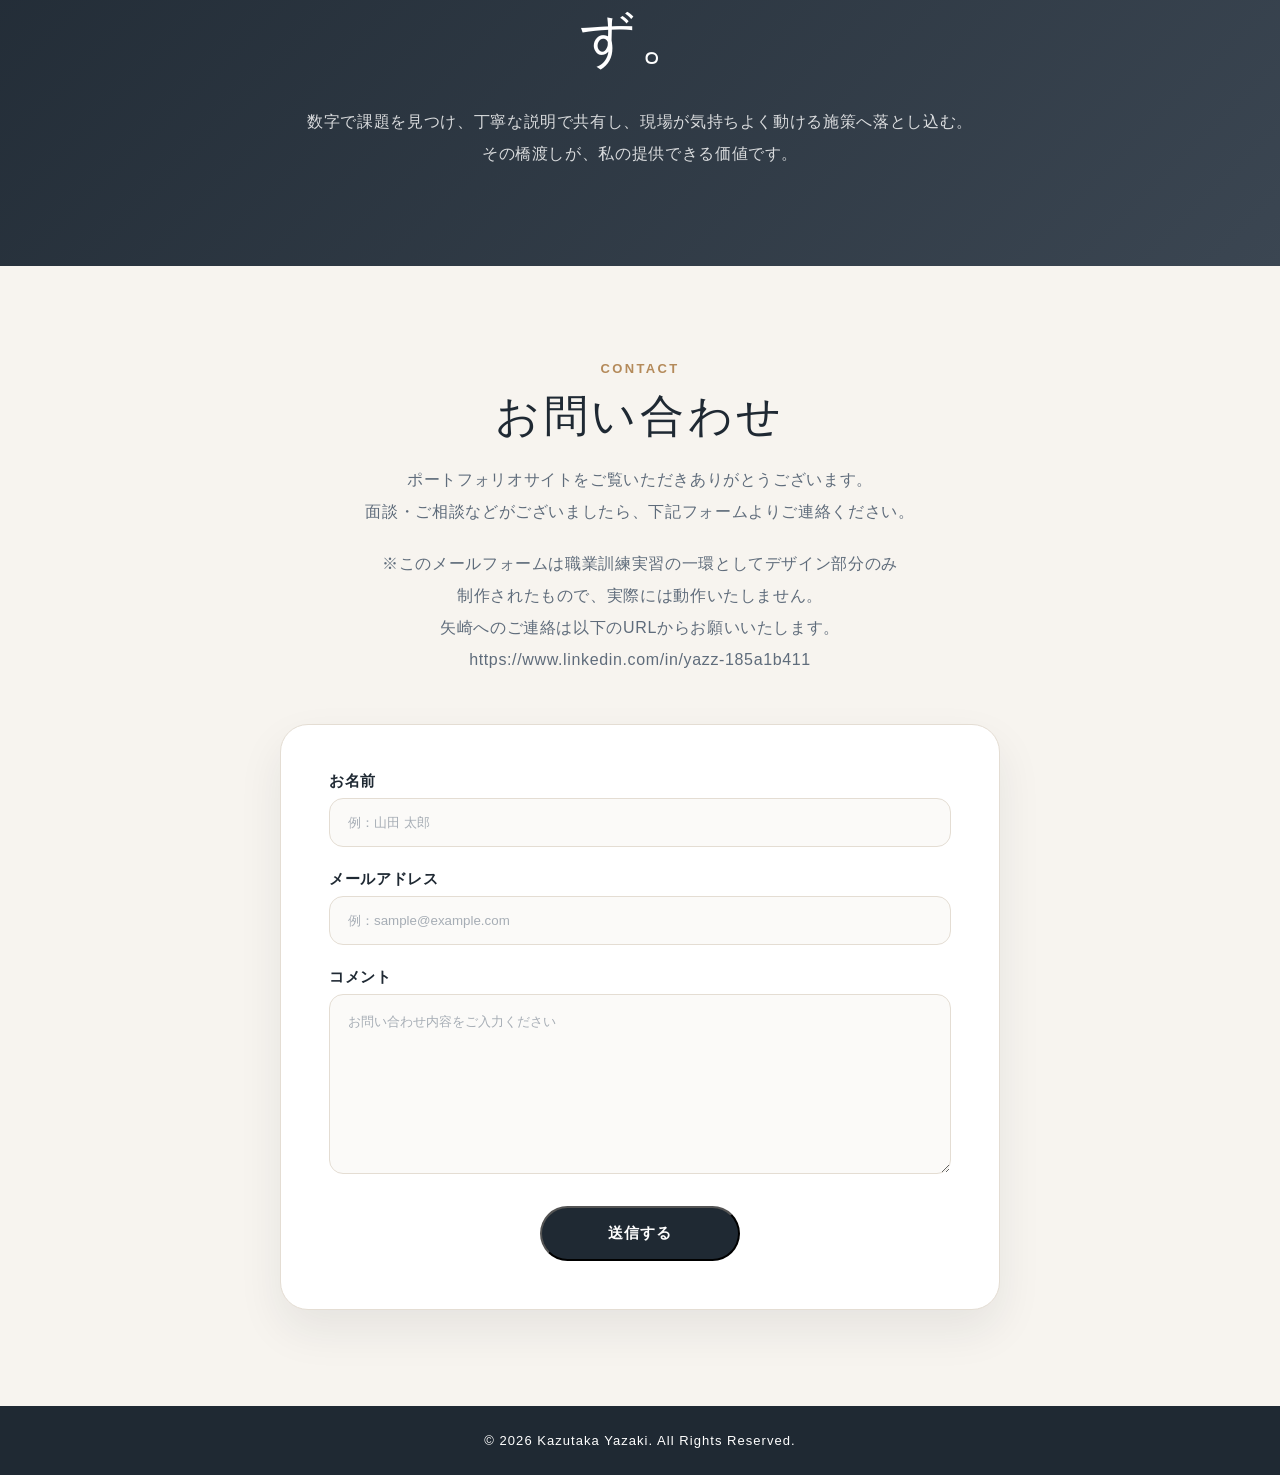
==== commit ef9a3634: "Add files via upload" ====
--- a/index.html
+++ b/index.html
@@ -197,7 +197,7 @@
               <ul>
                 <li>主要キーワードでの上位表示を獲得</li>
                 <li>検索流入比率を改善(16.6%→46.0%)</li>
-                <li>広告依予算年間120万円削減</li>
+                <li>年間広告予算33％削減</li>
               </ul>
               <a href="portfolio.html#work-unit-house-seo" class="work-detail-link">⇒詳しく見る</a>
             </div>
@@ -216,8 +216,8 @@
               </p>
               <ul>
                 <li>表示回数：7.4倍に増加</li>
-                <li>CPC：¥89→¥60（約30円改善）</li>
-                <li>CPA：¥9,583 → ¥2,644（約72%削減）</li>
+                <li>CPC：3分の2に圧縮</li>
+                <li>CPA：約72%もの削減に成功</li>
               </ul>
               <a href="portfolio.html#work-google-ads" class="work-detail-link">⇒詳しく見る</a>
             </div>
